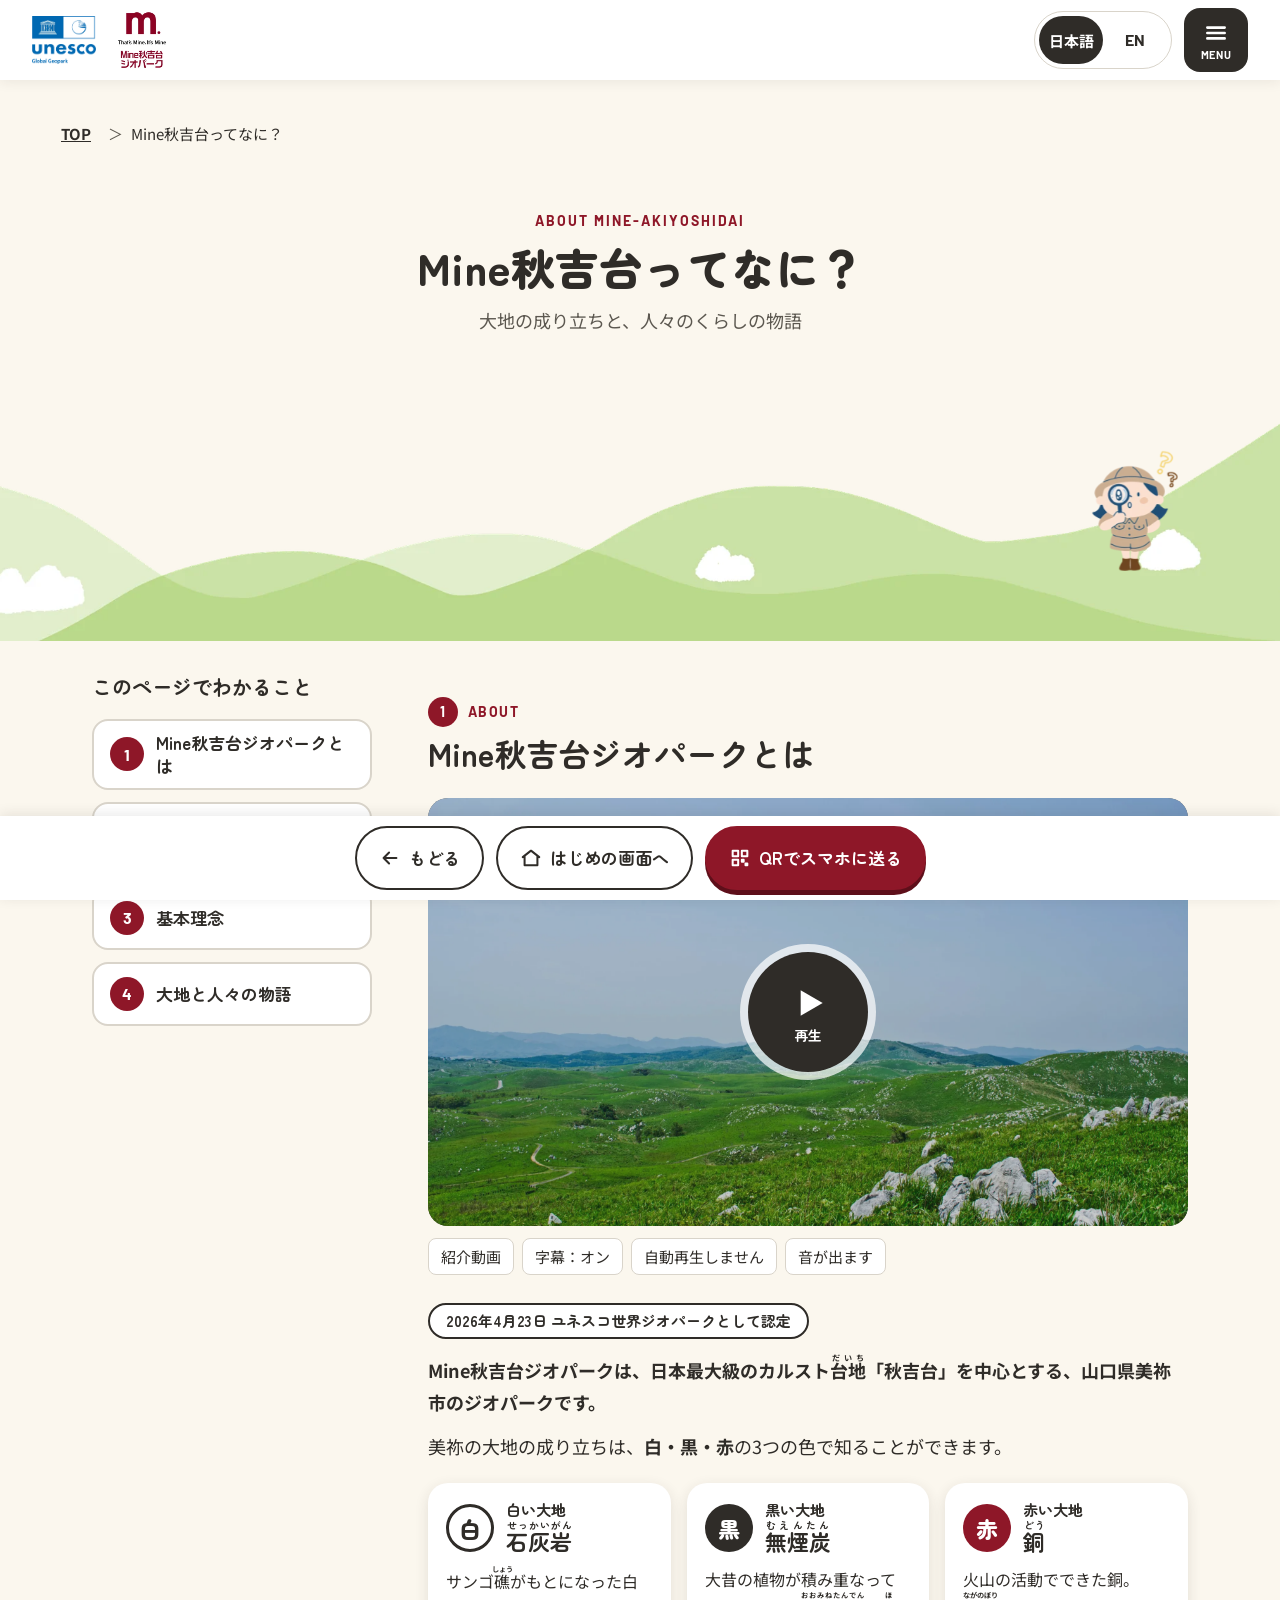
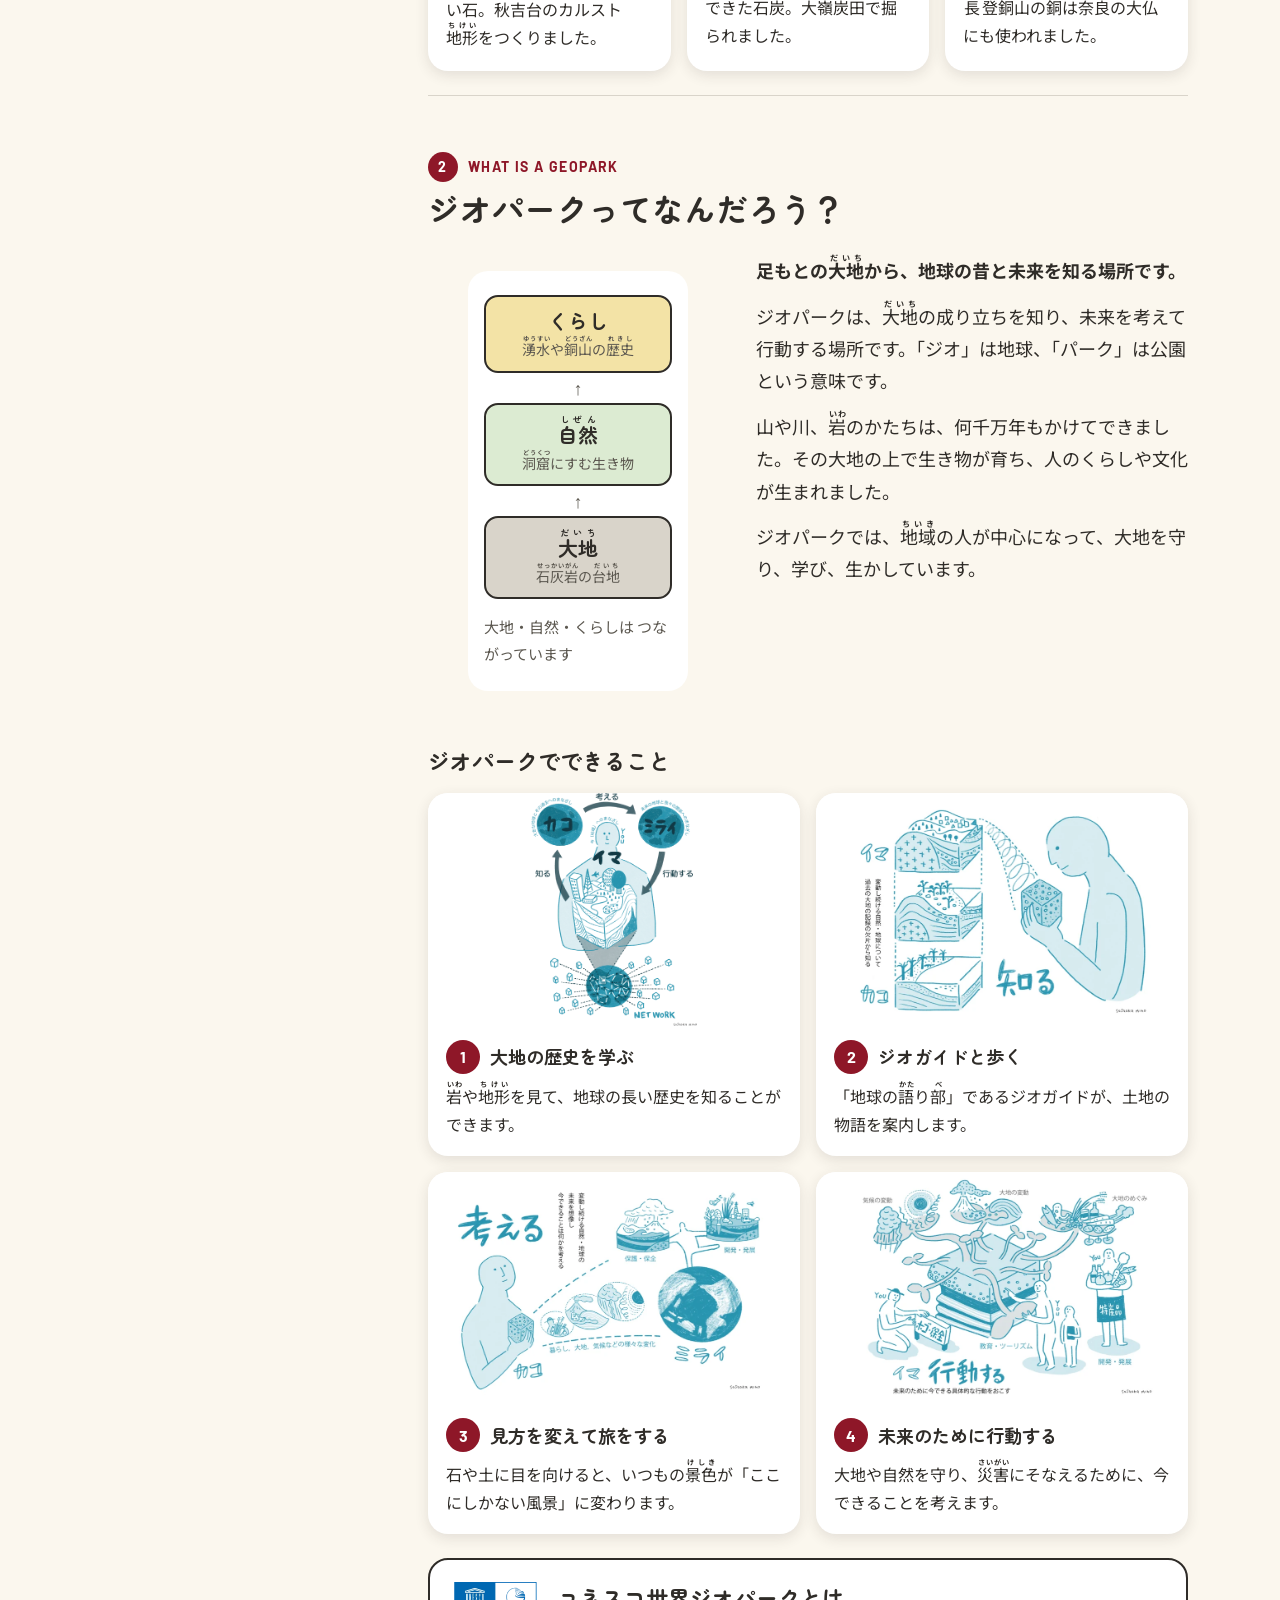
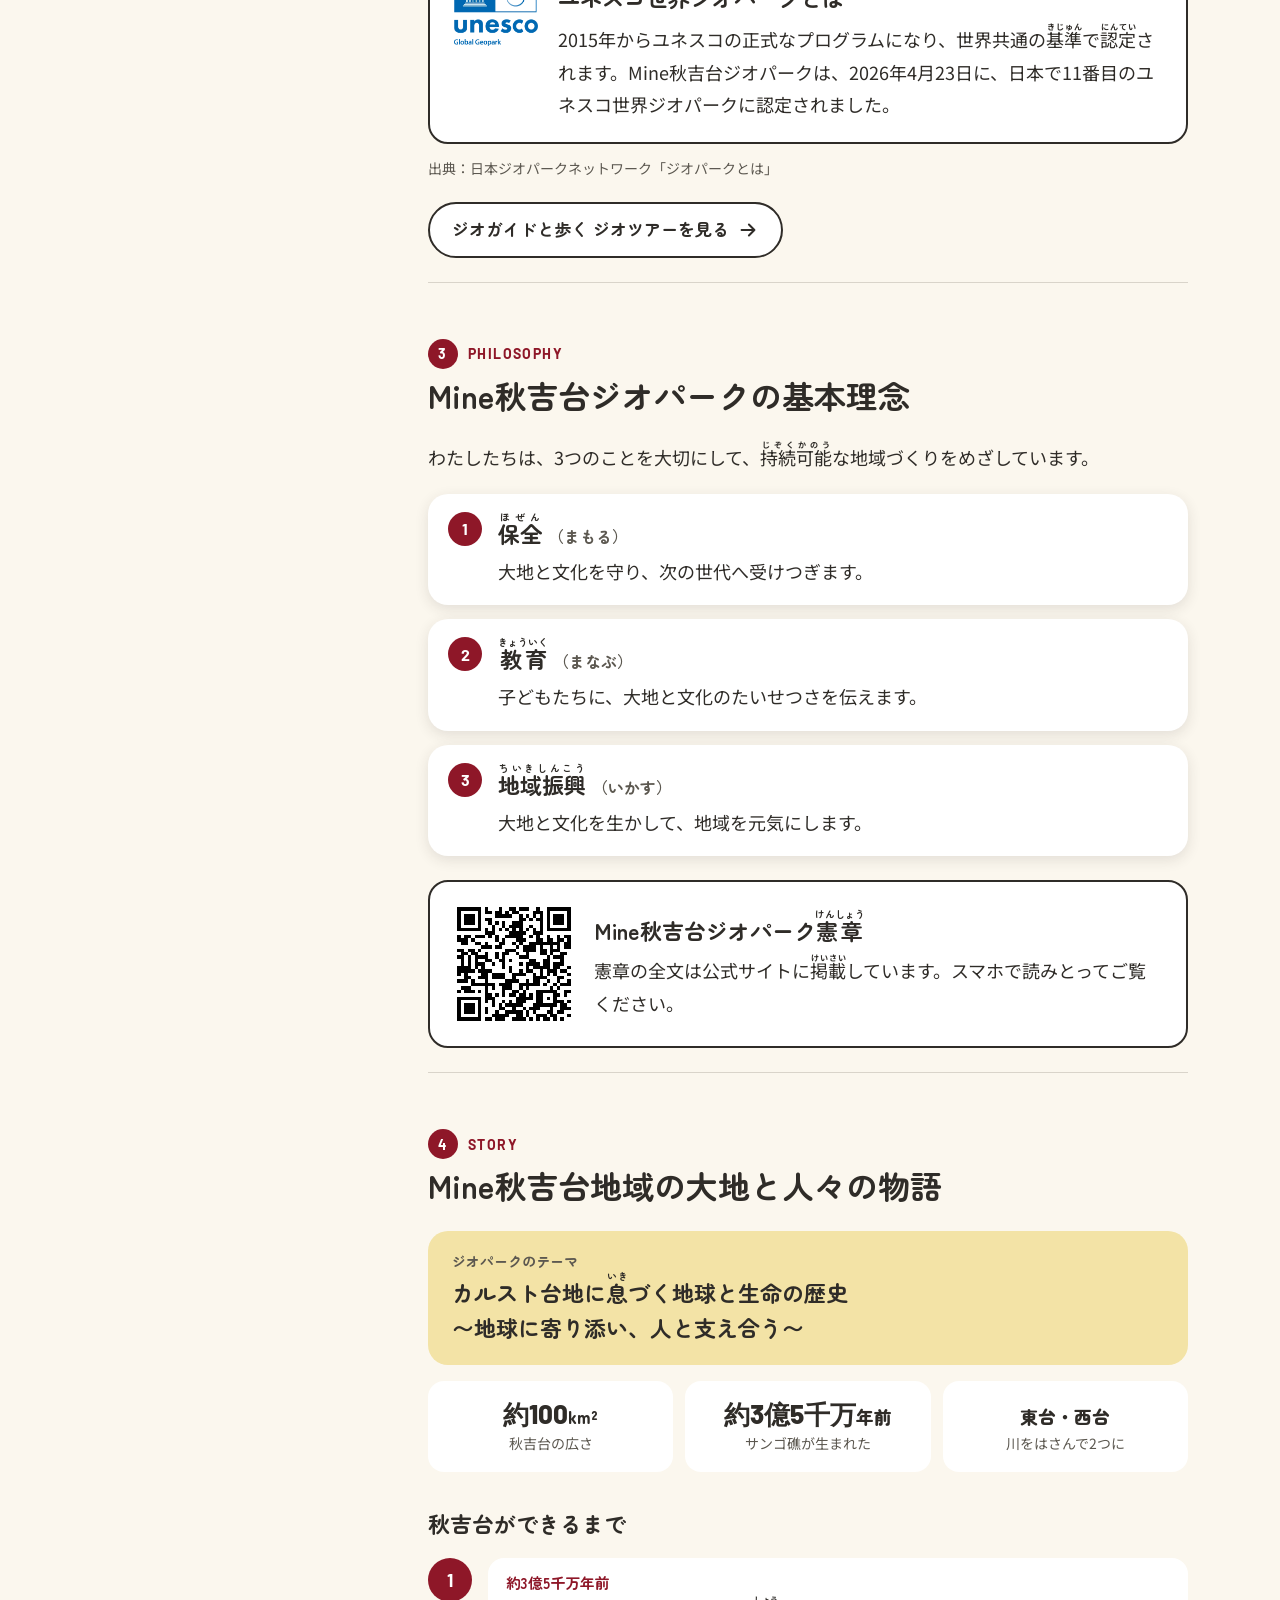
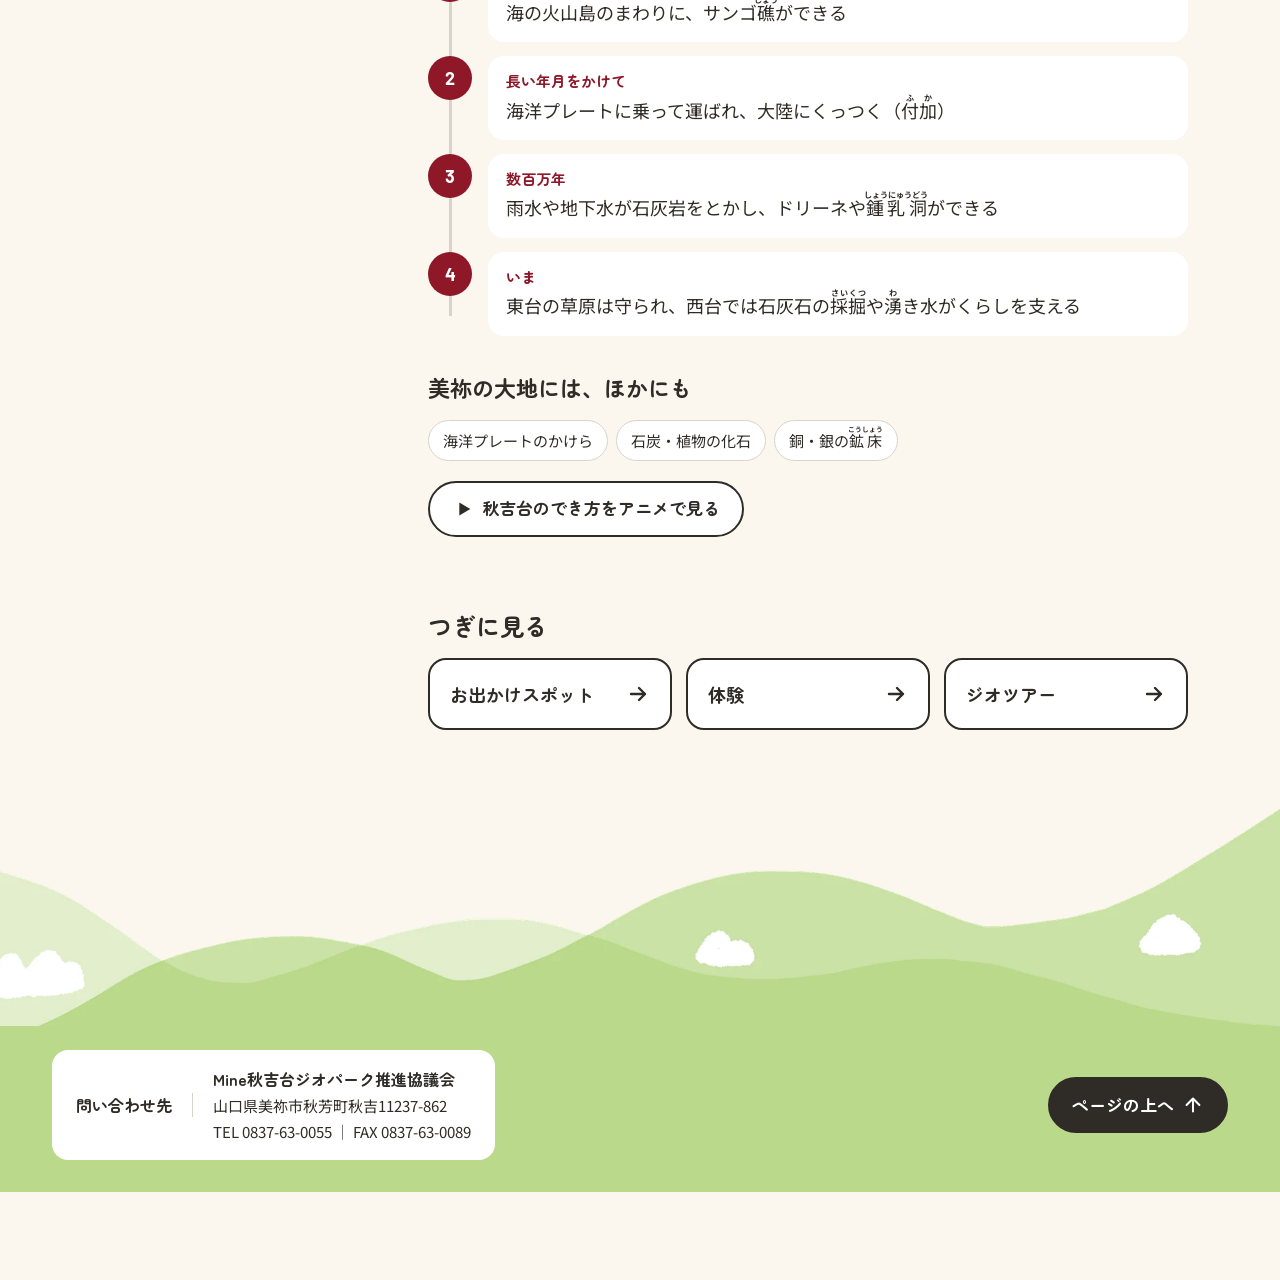
==== about.html @ 5fc28bfc "Mine秋吉台ジオパーク iPad LP: Welcome, Explore, About, Spot detail, popup menu Publishes only the files the " ====
<!doctype html>
<html lang="ja">
<head>
  <meta charset="utf-8">
  <meta name="viewport" content="width=device-width, initial-scale=1, viewport-fit=cover">
  <title>Mine秋吉台ジオパーク｜Mine秋吉台ってなに？</title>
  <link rel="preconnect" href="https://fonts.googleapis.com">
  <link rel="preconnect" href="https://fonts.gstatic.com" crossorigin>
  <link rel="stylesheet" href="https://fonts.googleapis.com/css2?family=Barlow:wght@600;700;800&family=Noto+Sans+JP:wght@400;700&family=Zen+Maru+Gothic:wght@500;700;900&display=swap">
<style>
/* Page ⑤ – About「Mine秋吉台ってなに？」. One self-contained file: tokens (copy of src/css/tokens.css) + page styles.
   Information sits on flat white/cream surfaces; decoration (hills, 探検隊) on edges only. */
:root {
  --red: #8E1728; --red-deep: #5E0F1A;
  --ink: #2F2C28; --ink-soft: #5C5850;
  --paper: #FFFFFF; --cream: #F6F3EC; --cream-warm: #FBF7EE;
  --grass: #BAD98A; --leaf: #E7F0E1; --leaf-menu: #DCEBD2;
  --line: #D9D4CA; --focus: #FFD84D;
  --tag: #F3E3A6; --pink: #F6DDE0;
  --f-display: 'Zen Maru Gothic', 'Hiragino Maru Gothic ProN', 'Noto Sans JP', sans-serif;
  --f-body: 'Noto Sans JP', 'Hiragino Sans', sans-serif;
  --f-latin: 'Barlow', 'Helvetica Neue', Arial, sans-serif;
  --fs-body: 18px; --lh-body: 1.8;
  --tap: 48px;
  --r-card: 20px;
  --shadow-soft: 0 4px 14px rgba(47, 44, 40, .12);
  --hdr: 80px;
  --pad: 32px;
  color-scheme: light;
}

*, *::before, *::after { box-sizing: border-box; }
@media (prefers-reduced-motion: no-preference) {
  html, .track { scroll-behavior: smooth; }
  .tile { transition: transform .15s; }
}
body {
  margin: 0; background: var(--cream-warm); color: var(--ink);
  font: var(--fs-body)/var(--lh-body) var(--f-body);
  -webkit-tap-highlight-color: transparent;
}
img { max-width: 100%; display: block; }
h1, h2, h3, p, ul { margin: 0; }
ul { padding: 0; list-style: none; }
a { color: inherit; }
button { font: inherit; color: inherit; }
:focus-visible { outline: 4px solid var(--focus); outline-offset: 3px; }
rt { font-size: .45em; font-weight: 700; }
.wrap { max-width: 1240px; margin: 0 auto; padding: 64px var(--pad); }

/* ---------- header ---------- */
.top {
  position: sticky; top: 0; z-index: 10; height: var(--hdr);
  display: flex; align-items: center; justify-content: space-between; gap: 12px;
  padding: 0 max(var(--pad), env(safe-area-inset-right, 0px)) 0 max(var(--pad), env(safe-area-inset-left, 0px));
  background: var(--paper); box-shadow: 0 2px 12px rgba(47, 44, 40, .08);
}
.brand { display: flex; align-items: center; gap: 14px; }
.brand img { height: 48px; width: auto; }
.brand .logo-sq { height: 64px; } /* square logo: taller so its text stays readable */
.tools { display: flex; align-items: center; gap: 12px; }
.lang { display: flex; padding: 4px; background: var(--paper); border: 1px solid var(--line); border-radius: 999px; }
.lang button {
  min-width: 64px; height: var(--tap); border: 0; border-radius: 999px;
  background: transparent; cursor: pointer; font-weight: 700; font-size: 15px; white-space: nowrap;
}
.lang button[aria-pressed="true"] { background: var(--ink); color: var(--paper); }
.lang button[lang="en"] { font-family: var(--f-latin); font-size: 16px; }
.pill {
  display: inline-flex; align-items: center; gap: 8px; min-height: 56px; padding: 0 22px;
  border: 2px solid var(--ink); border-radius: 999px; background: var(--paper);
  font: 700 17px/1.2 var(--f-display); text-decoration: none; cursor: pointer; white-space: nowrap;
}
.pill svg { width: 22px; height: 22px; flex: none; fill: none; stroke: currentColor; stroke-width: 2.2; stroke-linecap: round; stroke-linejoin: round; }

/* ---------- section heads ---------- */
.kicker { display: block; font: 700 14px var(--f-latin); letter-spacing: .1em; color: var(--red); }
.head { display: flex; flex-direction: column; gap: 6px; margin-bottom: 28px; }
.head h2 { font: 700 32px/1.3 var(--f-display); }

.hills { position: absolute; left: 50%; bottom: 0; transform: translateX(-50%); width: max(130%, 1100px); max-width: none; pointer-events: none; }
/* ---------- footer ---------- */
.foot { position: relative; overflow-x: clip; background: var(--grass); margin-top: max(22.5vw, 190px); } /* = hills height, so they never cover content */
.foot .hills { bottom: 100%; }
.foot .wrap { display: flex; align-items: center; justify-content: space-between; gap: 20px; flex-wrap: wrap; padding-top: 24px; padding-bottom: calc(32px + env(safe-area-inset-bottom, 0px)); }
.contact { display: flex; align-items: center; gap: 20px; background: var(--paper); border-radius: 16px; padding: 16px 24px; font-size: 15px; line-height: 1.7; }
.contact > b { flex: none; padding-right: 20px; border-right: 1px solid var(--line); font: 700 16px var(--f-display); }
.contact p b { font-family: var(--f-display); font-size: 16px; }
.pill--dark { background: var(--ink); color: var(--paper); border-color: var(--ink); }

/* ---------- About ---------- */
body { padding-bottom: calc(88px + env(safe-area-inset-bottom, 0px)); } /* room for the fixed bottom bar */
html { scroll-padding: var(--hdr) 0 96px; } /* focused items never hide under the header or the bar */
.crumb { max-width: 1240px; margin: 0 auto; padding: 14px var(--pad) 0; font-size: 15px; }
.crumb ol { display: flex; flex-wrap: wrap; align-items: center; gap: 8px; padding: 0; list-style: none; }
.crumb li + li::before { content: "＞"; content: "＞" / ""; margin-right: 8px; color: var(--ink-soft); } /* not read aloud */
.crumb a { display: inline-flex; align-items: center; justify-content: center; min-height: var(--tap); min-width: var(--tap); padding: 0 8px; font-weight: 700; }

.hero { position: relative; overflow: hidden; padding: 40px var(--pad) calc(max(22.5vw, 190px) + 16px); text-align: center; background: var(--cream-warm); }
.hero .kicker { letter-spacing: .14em; }
.hero h1 { font: 900 44px/1.3 var(--f-display); margin: 10px 0 8px; }
.hero p { font-size: 18px; color: var(--ink-soft); }
.hero .chara { position: absolute; z-index: 1; right: max(32px, 8%); bottom: 70px; height: 120px; width: auto; } /* stands on the hills */

.page { max-width: 1240px; margin: 0 auto; padding: 0 var(--pad); }
.toc { padding: 32px 0 8px; }
.toc h2 { font: 700 20px/1.4 var(--f-display); margin-bottom: 14px; }
.toc ol { display: grid; grid-template-columns: repeat(2, minmax(0, 1fr)); gap: 12px; padding: 0; list-style: none; }
.toc a {
  display: flex; align-items: center; gap: 12px; min-height: 64px; padding: 10px 16px; height: 100%;
  background: var(--paper); border: 2px solid var(--line); border-radius: 16px; text-decoration: none; font: 700 17px/1.4 var(--f-display);
}
.num { flex: none; width: 34px; height: 34px; border-radius: 50%; display: grid; place-items: center; background: var(--red); color: var(--paper); font: 700 16px var(--f-latin); }
.part { padding: 56px 0 24px; border-bottom: 1px solid var(--line); }
.part:last-of-type { border-bottom: 0; }
.part .head { margin-bottom: 24px; }
.part .head .kicker { display: flex; align-items: center; gap: 10px; }
.part .head .num { width: 30px; height: 30px; font-size: 14px; }
.part h3 { font: 700 22px/1.45 var(--f-display); margin: 36px 0 16px; }
.part p + p { margin-top: 12px; }
.totoc { display: flex; justify-content: flex-end; align-items: center; min-height: var(--tap); margin-top: 24px; font: 700 15px var(--f-display); }

/* video: poster + big play button; the YouTube player loads only after a tap */
.frame { position: relative; aspect-ratio: 16 / 9; border-radius: var(--r-card); overflow: hidden; background: var(--ink); }
.frame img, .frame iframe { width: 100%; height: 100%; object-fit: cover; border: 0; display: block; }
.frame img { opacity: .75; }
.play {
  position: absolute; inset: 0; margin: auto; width: 120px; height: 120px; border: 0; border-radius: 50%;
  display: flex; flex-direction: column; align-items: center; justify-content: center; gap: 2px;
  background: var(--ink); color: var(--paper); cursor: pointer; box-shadow: 0 0 0 8px rgba(255, 255, 255, .7); /* not red: one red button per screen */
  font: 700 14px/1.2 var(--f-display);
}
.play svg { width: 44px; height: 44px; fill: currentColor; }
.vtags { display: flex; flex-wrap: wrap; gap: 8px; margin-top: 12px; padding: 0; list-style: none; }
.vtags li { padding: 4px 12px; border: 1px solid var(--line); border-radius: 8px; background: var(--paper); font-size: 15px; }

.cert { display: inline-block; margin: 28px 0 14px; padding: 4px 16px; border: 2px solid var(--ink); border-radius: 999px; background: var(--paper); font: 700 15px/1.6 var(--f-display); }
.lead-b { font-weight: 700; }
.colors { display: grid; grid-template-columns: repeat(3, minmax(0, 1fr)); gap: 16px; margin-top: 20px; padding: 0; list-style: none; }
.colors li { background: var(--paper); border-radius: var(--r-card); overflow: hidden; box-shadow: var(--shadow-soft); }
.colors .band { height: 14px; } /* own pattern per colour: never colour alone */
.c-white .band { background: radial-gradient(var(--ink) 1.5px, transparent 2px) 0 0 / 10px 10px, var(--paper); border-bottom: 1px solid var(--line); }
.c-black .band { background: repeating-linear-gradient(90deg, var(--ink) 0 6px, var(--ink-soft) 6px 9px); }
.c-red .band { background: repeating-linear-gradient(45deg, var(--red) 0 6px, var(--red-deep) 6px 10px); }
.colors div { padding: 16px 18px 20px; }
.colors h3 { display: flex; align-items: center; gap: 12px; margin: 0 0 8px; font: 700 15px/1.4 var(--f-display); }
.colors h3 i { flex: none; width: 48px; height: 48px; border-radius: 50%; display: grid; place-items: center; font: 900 22px var(--f-display); font-style: normal; }
.c-white h3 i { background: var(--paper); border: 3px solid var(--ink); }
.c-black h3 i { background: var(--ink); color: var(--paper); }
.c-red h3 i { background: var(--red); color: var(--paper); }
.colors h3 strong { display: block; font-size: 22px; }
.colors p { font-size: 16px; line-height: 1.75; }

.geo { display: grid; gap: 28px; }
.layers { display: flex; flex-direction: column; align-items: center; gap: 6px; padding: 24px 16px; background: var(--paper); border-radius: var(--r-card); }
.layers div { width: min(100%, 300px); padding: 10px 14px; border: 2px solid var(--ink); border-radius: 14px; text-align: center; font: 700 20px/1.4 var(--f-display); }
.layers small { display: block; font: 400 14px/1.6 var(--f-body); color: var(--ink-soft); }
.l-life { background: var(--tag); }
.l-nature { background: var(--leaf-menu); }
.l-earth { background: var(--line); }
.layers .up { font: 700 18px/1 var(--f-latin); color: var(--ink-soft); }
.layers p { margin-top: 8px; font-size: 15px; color: var(--ink-soft); }
.can { display: grid; grid-template-columns: repeat(2, minmax(0, 1fr)); gap: 16px; padding: 0; list-style: none; }
.can li { background: var(--paper); border-radius: var(--r-card); overflow: hidden; box-shadow: var(--shadow-soft); }
.can img { width: 100%; aspect-ratio: 16 / 10; object-fit: contain; background: var(--paper); }
.can div { padding: 14px 18px 18px; }
.can h4 { display: flex; align-items: center; gap: 10px; margin: 0 0 6px; font: 700 18px/1.4 var(--f-display); }
.can p { font-size: 16px; line-height: 1.75; }
.unesco { display: flex; gap: 20px; align-items: flex-start; margin-top: 24px; padding: 22px 24px; background: var(--paper); border: 2px solid var(--ink); border-radius: var(--r-card); }
.unesco img { width: 84px; height: auto; flex: none; }
.unesco h3 { margin: 0 0 8px; }
.src { margin-top: 12px; font-size: 14px; color: var(--ink-soft); }
.part .pill { margin-top: 20px; }

.pillars { display: grid; gap: 14px; padding: 0; list-style: none; margin-top: 20px; }
.pillars li { display: flex; gap: 16px; align-items: flex-start; padding: 18px 20px; background: var(--paper); border-radius: var(--r-card); box-shadow: var(--shadow-soft); }
.pillars h3 { margin: 0 0 4px; font: 700 22px/1.6 var(--f-display); }
.pillars h3 small { font-size: 16px; color: var(--ink-soft); }
.charter { display: flex; gap: 20px; align-items: center; margin-top: 24px; padding: 22px 24px; background: var(--paper); border: 2px solid var(--ink); border-radius: var(--r-card); }
.charter img { width: 120px; height: 120px; flex: none; }
.charter h3 { margin: 0 0 6px; }

.theme { margin-top: 4px; padding: 20px 24px; background: var(--tag); border-radius: var(--r-card); }
.theme span { display: block; font: 700 14px var(--f-display); color: var(--ink-soft); }
.theme p { font: 700 22px/1.6 var(--f-display); }
.stats { display: grid; grid-template-columns: repeat(3, minmax(0, 1fr)); gap: 12px; margin-top: 16px; padding: 0; list-style: none; }
.stats li { padding: 16px 10px; background: var(--paper); border-radius: 16px; text-align: center; font-size: 14px; color: var(--ink-soft); }
.stats b { display: block; font: 800 26px/1.3 var(--f-latin); color: var(--ink); }
.stats b span { font-family: var(--f-display); font-size: 18px; }
.steps { position: relative; display: grid; gap: 14px; padding: 0; list-style: none; }
.steps::before { content: ""; position: absolute; left: 21px; top: 20px; bottom: 20px; width: 3px; background: var(--line); }
.steps li { position: relative; display: flex; gap: 16px; align-items: flex-start; }
.steps .num { width: 44px; height: 44px; font-size: 18px; }
.steps div { flex: 1; padding: 14px 18px; background: var(--paper); border-radius: 16px; }
.steps em { display: block; font: 700 15px/1.5 var(--f-display); font-style: normal; color: var(--red); }
.others { display: flex; flex-wrap: wrap; gap: 8px; margin-top: 8px; padding: 0; list-style: none; }
.others li { padding: 6px 14px; background: var(--paper); border: 1px solid var(--line); border-radius: 999px; font-size: 15px; }
.watch { margin-top: 24px; }
.watch svg { fill: currentColor; stroke: none; }

.next { padding: 48px 0 8px; }
.next h2 { font: 700 24px/1.4 var(--f-display); margin-bottom: 16px; }
.next ul { display: grid; grid-template-columns: repeat(3, minmax(0, 1fr)); gap: 14px; padding: 0; list-style: none; }
.next svg { width: 24px; height: 24px; flex: none; fill: none; stroke: currentColor; stroke-width: 2.4; stroke-linecap: round; stroke-linejoin: round; }
.next a { display: flex; align-items: center; justify-content: space-between; gap: 10px; min-height: 72px; padding: 0 20px; background: var(--paper); border: 2px solid var(--ink); border-radius: 18px; text-decoration: none; font: 700 18px/1.4 var(--f-display); }

/* bottom bar (U4): もどる / はじめの画面へ / QR – 64px targets */
.bar {
  position: fixed; left: 0; right: 0; bottom: 0; z-index: 9; display: flex; justify-content: center; gap: 12px;
  padding: 10px var(--pad) calc(10px + env(safe-area-inset-bottom, 0px));
  background: var(--paper); box-shadow: 0 -2px 12px rgba(47, 44, 40, .1);
}
.bar .pill { min-height: 64px; }
.primary { background: var(--red); color: var(--paper); border-color: var(--red); box-shadow: 0 5px 0 var(--red-deep); }

/* dialogs: anime video, QR */
.vdlg { width: min(900px, calc(100% - 32px)); border-radius: 24px; }
.qdlg { width: min(440px, calc(100% - 32px)); border-radius: 24px; text-align: center; }
.dlg-in { padding: 20px 24px 24px; display: flex; flex-direction: column; gap: 16px; }
.dlg-top { display: flex; align-items: flex-start; justify-content: space-between; gap: 16px; text-align: left; }
.dlg-top h2 { font: 700 22px/1.45 var(--f-display); }
.dlg-top small { display: block; font: 400 15px var(--f-body); color: var(--ink-soft); }
.vdlg .pill { align-self: center; }
.qdlg img { width: 220px; height: 220px; margin: 0 auto; }

@media (min-width: 1024px) {
  .page { display: grid; grid-template-columns: 280px minmax(0, 760px); justify-content: center; gap: 56px; }
  .toc { position: sticky; top: calc(var(--hdr) + 24px); align-self: start; }
  .toc ol { grid-template-columns: 1fr; }
  .totoc { display: none; }
  .geo { grid-template-columns: 300px 1fr; align-items: start; }
}
@media (max-width: 600px) {
  .hero h1 { font-size: 32px; }
  .hero .chara { height: 84px; bottom: 44px; }
  .toc ol, .can, .colors, .next ul { grid-template-columns: 1fr; }
  .stats { grid-template-columns: 1fr; }
  .unesco, .charter { flex-direction: column; }
  .bar { gap: 6px; }
  .bar .pill { min-height: 56px; padding: 0 12px; font-size: 14px; }
  .bar .pill svg { display: none; } /* phone: text only, still ≥48px */
  .play { width: 96px; height: 96px; }
  :root { --pad: 16px; --hdr: 64px; }
  .brand img { height: 34px; }
  .brand .logo-sq { height: 52px; }
  .brand img:first-child { display: none; }
  .lang button { min-width: 48px; padding: 0 8px; font-size: 14px; }
  .contact { flex-direction: column; align-items: flex-start; gap: 8px; }
  .contact > b { border: 0; padding: 0; }
}
/* ---------- popup menu (identical block in every page except Welcome) ---------- */
.menu-btn {
  flex: none; width: 64px; height: 64px; border: 0; border-radius: 16px; background: var(--ink); color: var(--paper);
  display: flex; flex-direction: column; align-items: center; justify-content: center; gap: 3px; cursor: pointer;
  font: 700 11px/1 var(--f-latin); letter-spacing: .06em;
}
.menu-btn svg, .x svg, .arr svg { width: 26px; height: 26px; fill: none; stroke: currentColor; stroke-width: 2.4; stroke-linecap: round; stroke-linejoin: round; }
dialog { padding: 0; border: 0; color: var(--ink); background: var(--paper); }
dialog::backdrop { background: rgba(47, 44, 40, .45); }
.menu {
  width: min(560px, calc(100% - 32px)); max-height: calc(100% - 16px); margin: 8px 16px auto auto;
  border-radius: 24px; box-shadow: 0 16px 40px rgba(47, 44, 40, .25);
}
.menu-in { padding: 24px; display: flex; flex-direction: column; gap: 20px; }
.menu-top { display: flex; align-items: center; justify-content: space-between; gap: 12px; }
.x {
  flex: none; width: 72px; height: 72px; border: 0; border-radius: 18px; background: var(--ink); color: var(--paper);
  display: flex; flex-direction: column; align-items: center; justify-content: center; gap: 4px; cursor: pointer;
  font: 700 13px/1 var(--f-display);
}
.themes { background: var(--leaf-menu); border-radius: 22px; padding: 16px 16px 18px; }
.themes-head { display: flex; align-items: center; justify-content: space-between; margin-bottom: 12px; }
.themes-head h2 { font: 700 19px/1.4 var(--f-display); }
.themes-head img { height: 52px; width: auto; }
.themes ul { display: grid; grid-template-columns: repeat(2, minmax(0, 1fr)); gap: 10px; }
.themes a {
  min-height: 112px; height: 100%; padding: 12px 14px; border-radius: 16px; background: var(--paper);
  display: flex; flex-direction: column; gap: 4px; text-decoration: none;
}
.ti { display: flex; align-items: center; justify-content: space-between; margin-bottom: 2px; }
.ti img { height: 44px; width: auto; }
.arr { width: 36px; height: 36px; border-radius: 50%; border: 2px solid var(--ink); display: grid; place-items: center; }
.arr svg { width: 18px; height: 18px; }
.themes b { font: 700 18px/1.4 var(--f-display); }
.themes small { font-size: 14px; color: var(--ink-soft); }
.settings { background: var(--cream); border-radius: 20px; padding: 14px 18px; display: flex; flex-direction: column; gap: 10px; }
.settings h2 { font: 700 16px/1.4 var(--f-display); }
.set { display: flex; align-items: center; justify-content: space-between; gap: 12px; font: 700 16px/1.4 var(--f-display); }
.set .lang button { min-width: 72px; font-size: 16px; }
.set [data-fs="l"] { font-size: 20px; }
.menu-qr { display: flex; align-items: center; gap: 16px; border-top: 1px solid var(--line); padding-top: 18px; }
.menu-qr img { width: 96px; height: 96px; flex: none; }
.menu-qr b { display: block; font: 700 17px/1.4 var(--f-display); }
.menu-qr small { font-size: 14px; color: var(--ink-soft); }
/* 文字の大きさ「大」: body 18 → ~22px, headings scale with it */
@media (min-width: 768px) { html[data-fs="l"] body { zoom: 1.2; } }
@media (max-width: 767px) { .set-fs { display: none; } } /* 大 needs room; phones pinch-zoom instead */ /* ponytail: zoom narrows the layout, so tablets/PC only; move sizes to rem if phones need 大 */
@media (max-width: 600px) {
  .menu { width: calc(100% - 16px); margin: 8px auto auto; }
  .top .menu-btn { width: 56px; height: 52px; }
  .menu-in { padding: 16px; gap: 16px; }
  .themes { padding: 12px; }
  .themes ul { gap: 8px; }
  .themes a { padding: 10px; }
  .themes b { font-size: 16px; }
  .ti img { height: 36px; }
}
</style>
</head>
<body id="top">

<header class="top">
  <div class="brand">
    <img src="assets/img/logo-unesco.webp" alt="UNESCO Global Geopark">
    <img class="logo-sq" src="assets/img/logo-color.webp" alt="Mine秋吉台ジオパーク">
  </div>
  <div class="tools">
    <div class="lang" role="group" aria-label="言語 / Language">
      <button type="button" data-lang="ja" aria-pressed="true" lang="ja">日本語</button>
      <button type="button" data-lang="en" aria-pressed="false" lang="en">EN</button>
    </div>
    <button class="menu-btn" type="button" id="menu-open" aria-haspopup="dialog">
      <svg viewBox="0 0 24 24" aria-hidden="true"><path d="M4 7h16M4 12h16M4 17h16"/></svg>MENU
    </button>
  </div>
</header>


<nav class="crumb" aria-label="現在地">
  <ol><li><a href="explore.html">TOP</a></li><li aria-current="page">Mine秋吉台ってなに？</li></ol>
</nav>

<main>
  <section class="hero" aria-labelledby="about-h">
    <span class="kicker">ABOUT MINE-AKIYOSHIDAI</span>
    <h1 id="about-h">Mine秋吉台ってなに？</h1>
    <p>大地の成り立ちと、人々のくらしの物語</p>
    <img class="chara" src="assets/img/chara-loupe.webp" alt="">
    <img class="hills" src="assets/img/hills-bottom.webp" alt="">
  </section>

  <div class="page">
    <nav class="toc" id="toc" aria-labelledby="toc-h">
      <h2 id="toc-h">このページでわかること</h2>
      <ol>
        <li><a href="#s1"><span class="num">1</span>Mine秋吉台ジオパークとは</a></li>
        <li><a href="#s2"><span class="num">2</span>ジオパークってなんだろう？</a></li>
        <li><a href="#s3"><span class="num">3</span>基本理念</a></li>
        <li><a href="#s4"><span class="num">4</span>大地と人々の物語</a></li>
      </ol>
    </nav>

    <div>
      <!-- 1 -->
      <section class="part" id="s1" aria-labelledby="s1-h">
        <div class="head"><span class="kicker"><span class="num">1</span>ABOUT</span><h2 id="s1-h">Mine秋吉台ジオパークとは</h2></div>
        <div class="frame" data-yt="DwgzzKt5dYA" data-title="Mine秋吉台ジオパーク 紹介動画">
          <img src="assets/img/p1-akiyoshidai.webp" alt="">
          <button class="play" type="button"><svg viewBox="0 0 24 24" aria-hidden="true"><path d="M8 5l12 7-12 7z"/></svg>再生</button>
        </div>
        <ul class="vtags"><li>紹介動画</li><li>字幕：オン</li><li>自動再生しません</li><li>音が出ます</li></ul>

        <span class="cert">2026年4月23日 ユネスコ世界ジオパークとして認定</span>
        <p class="lead-b">Mine秋吉台ジオパークは、日本最大級のカルスト<ruby>台地<rt>だいち</rt></ruby>「秋吉台」を中心とする、山口県美祢市のジオパークです。</p>
        <p>美祢の大地の成り立ちは、<b>白・黒・赤</b>の3つの色で知ることができます。</p>
        <ul class="colors">
          <li class="c-white"><span class="band" aria-hidden="true"></span><div><h3><i aria-hidden="true">白</i><span>白い大地<strong><ruby>石灰岩<rt>せっかいがん</rt></ruby></strong></span></h3><p>サンゴ<ruby>礁<rt>しょう</rt></ruby>がもとになった白い石。秋吉台のカルスト<ruby>地形<rt>ちけい</rt></ruby>をつくりました。</p></div></li>
          <li class="c-black"><span class="band" aria-hidden="true"></span><div><h3><i aria-hidden="true">黒</i><span>黒い大地<strong><ruby>無煙炭<rt>むえんたん</rt></ruby></strong></span></h3><p>大昔の植物が積み重なってできた石炭。<ruby>大嶺<rt>おおみね</rt></ruby><ruby>炭田<rt>たんでん</rt></ruby>で<ruby>掘<rt>ほ</rt></ruby>られました。</p></div></li>
          <li class="c-red"><span class="band" aria-hidden="true"></span><div><h3><i aria-hidden="true">赤</i><span>赤い大地<strong><ruby>銅<rt>どう</rt></ruby></strong></span></h3><p>火山の活動でできた銅。<ruby>長登<rt>ながのぼり</rt></ruby>銅山の銅は奈良の大仏にも使われました。</p></div></li>
        </ul>
        <a class="totoc" href="#toc">▲ 目次へもどる</a>
      </section>

      <!-- 2 -->
      <section class="part" id="s2" aria-labelledby="s2-h">
        <div class="head"><span class="kicker"><span class="num">2</span>WHAT IS A GEOPARK</span><h2 id="s2-h">ジオパークってなんだろう？</h2></div>
        <div class="geo">
          <figure class="layers" role="img" aria-label="大地の上に自然があり、その上に人のくらしがある図">
            <div class="l-life">くらし<small><ruby>湧水<rt>ゆうすい</rt></ruby>や<ruby>銅山<rt>どうざん</rt></ruby>の<ruby>歴史<rt>れきし</rt></ruby></small></div>
            <span class="up" aria-hidden="true">↑</span>
            <div class="l-nature"><ruby>自然<rt>しぜん</rt></ruby><small><ruby>洞窟<rt>どうくつ</rt></ruby>にすむ生き物</small></div>
            <span class="up" aria-hidden="true">↑</span>
            <div class="l-earth"><ruby>大地<rt>だいち</rt></ruby><small><ruby>石灰岩<rt>せっかいがん</rt></ruby>の<ruby>台地<rt>だいち</rt></ruby></small></div>
            <p>大地・自然・くらしは つながっています</p>
          </figure>
          <div>
            <p class="lead-b">足もとの<ruby>大地<rt>だいち</rt></ruby>から、地球の昔と未来を知る場所です。</p>
            <p>ジオパークは、<ruby>大地<rt>だいち</rt></ruby>の成り立ちを知り、未来を考えて行動する場所です。「ジオ」は地球、「パーク」は公園という意味です。</p>
            <p>山や川、<ruby>岩<rt>いわ</rt></ruby>のかたちは、何千万年もかけてできました。その大地の上で生き物が育ち、人のくらしや文化が生まれました。</p>
            <p>ジオパークでは、<ruby>地域<rt>ちいき</rt></ruby>の人が中心になって、大地を守り、学び、生かしています。</p>
          </div>
        </div>

        <h3>ジオパークでできること</h3>
        <!-- illustrations: 日本ジオパークネットワーク – usage rights to be confirmed -->
        <ul class="can">
          <li><img src="assets/img/geopark-01.webp" alt="" loading="lazy"><div><h4><span class="num">1</span>大地の歴史を学ぶ</h4><p><ruby>岩<rt>いわ</rt></ruby>や<ruby>地形<rt>ちけい</rt></ruby>を見て、地球の長い歴史を知ることができます。</p></div></li>
          <li><img src="assets/img/geopark-02.webp" alt="" loading="lazy"><div><h4><span class="num">2</span>ジオガイドと歩く</h4><p>「地球の<ruby>語<rt>かた</rt></ruby>り<ruby>部<rt>べ</rt></ruby>」であるジオガイドが、土地の物語を案内します。</p></div></li>
          <li><img src="assets/img/geopark-03.webp" alt="" loading="lazy"><div><h4><span class="num">3</span>見方を変えて旅をする</h4><p>石や土に目を向けると、いつもの<ruby>景色<rt>けしき</rt></ruby>が「ここにしかない風景」に変わります。</p></div></li>
          <li><img src="assets/img/geopark-04.webp" alt="" loading="lazy"><div><h4><span class="num">4</span>未来のために行動する</h4><p>大地や自然を守り、<ruby>災害<rt>さいがい</rt></ruby>にそなえるために、今できることを考えます。</p></div></li>
        </ul>

        <div class="unesco">
          <img src="assets/img/logo-unesco.webp" alt="UNESCO Global Geopark">
          <div>
            <h3>ユネスコ世界ジオパークとは</h3>
            <p>2015年からユネスコの正式なプログラムになり、世界共通の<ruby>基準<rt>きじゅん</rt></ruby>で<ruby>認定<rt>にんてい</rt></ruby>されます。Mine秋吉台ジオパークは、2026年4月23日に、日本で11番目のユネスコ世界ジオパークに認定されました。</p>
          </div>
        </div>
        <p class="src">出典：日本ジオパークネットワーク「ジオパークとは」</p>
        <a class="pill" href="explore.html#tour">ジオガイドと歩く ジオツアーを見る<svg viewBox="0 0 24 24" aria-hidden="true"><path d="M5 12h14M13 6l6 6-6 6"/></svg></a>
        <a class="totoc" href="#toc">▲ 目次へもどる</a>
      </section>

      <!-- 3 -->
      <section class="part" id="s3" aria-labelledby="s3-h">
        <div class="head"><span class="kicker"><span class="num">3</span>PHILOSOPHY</span><h2 id="s3-h">Mine秋吉台ジオパークの基本理念</h2></div>
        <p>わたしたちは、3つのことを大切にして、<ruby>持続可能<rt>じぞくかのう</rt></ruby>な地域づくりをめざしています。</p>
        <ul class="pillars">
          <li><span class="num">1</span><div><h3><ruby>保全<rt>ほぜん</rt></ruby> <small>（まもる）</small></h3><p>大地と文化を守り、次の世代へ受けつぎます。</p></div></li>
          <li><span class="num">2</span><div><h3><ruby>教育<rt>きょういく</rt></ruby> <small>（まなぶ）</small></h3><p>子どもたちに、大地と文化のたいせつさを伝えます。</p></div></li>
          <li><span class="num">3</span><div><h3><ruby>地域振興<rt>ちいきしんこう</rt></ruby> <small>（いかす）</small></h3><p>大地と文化を生かして、地域を元気にします。</p></div></li>
        </ul>
        <div class="charter">
          <img src="assets/img/qr-intro.svg" alt="公式サイトの「Mine秋吉台ジオパークとは」ページを開くQRコード">
          <div>
            <h3>Mine秋吉台ジオパーク<ruby>憲章<rt>けんしょう</rt></ruby></h3>
            <p>憲章の全文は公式サイトに<ruby>掲載<rt>けいさい</rt></ruby>しています。スマホで読みとってご覧ください。</p>
          </div>
        </div>
        <a class="totoc" href="#toc">▲ 目次へもどる</a>
      </section>

      <!-- 4 -->
      <section class="part" id="s4" aria-labelledby="s4-h">
        <div class="head"><span class="kicker"><span class="num">4</span>STORY</span><h2 id="s4-h">Mine秋吉台地域の大地と人々の物語</h2></div>
        <div class="theme"><span>ジオパークのテーマ</span><p>カルスト台地に<ruby>息<rt>いき</rt></ruby>づく地球と生命の歴史<br>〜地球に寄り添い、人と支え合う〜</p></div>
        <!-- stats from the wireframe – figures to be confirmed -->
        <ul class="stats">
          <li><b>約100<span>km²</span></b>秋吉台の広さ</li>
          <li><b>約3億5千万<span>年前</span></b>サンゴ礁が生まれた</li>
          <li><b><span>東台・西台</span></b>川をはさんで2つに</li>
        </ul>
        <h3>秋吉台ができるまで</h3>
        <ol class="steps">
          <li><span class="num">1</span><div><em>約3億5千万年前</em>海の火山島のまわりに、サンゴ<ruby>礁<rt>しょう</rt></ruby>ができる</div></li>
          <li><span class="num">2</span><div><em>長い年月をかけて</em>海洋プレートに乗って運ばれ、大陸にくっつく（<ruby>付加<rt>ふか</rt></ruby>）</div></li>
          <li><span class="num">3</span><div><em>数百万年</em>雨水や地下水が石灰岩をとかし、ドリーネや<ruby>鍾乳洞<rt>しょうにゅうどう</rt></ruby>ができる</div></li>
          <li><span class="num">4</span><div><em>いま</em>東台の草原は守られ、西台では石灰石の<ruby>採掘<rt>さいくつ</rt></ruby>や<ruby>湧<rt>わ</rt></ruby>き水がくらしを支える</div></li>
        </ol>
        <h3>美祢の大地には、ほかにも</h3>
        <ul class="others"><li>海洋プレートのかけら</li><li>石炭・植物の化石</li><li>銅・銀の<ruby>鉱床<rt>こうしょう</rt></ruby></li></ul>
        <button class="pill watch" type="button" data-open="anime"><svg viewBox="0 0 24 24" aria-hidden="true"><path d="M8 5l12 7-12 7z"/></svg>秋吉台のでき方をアニメで見る</button>
        <a class="totoc" href="#toc">▲ 目次へもどる</a>
      </section>

      <nav class="next" aria-labelledby="next-h">
        <h2 id="next-h">つぎに見る</h2>
        <ul>
          <li><a href="explore.html#spots">お出かけスポット<svg viewBox="0 0 24 24" aria-hidden="true"><path d="M5 12h14M13 6l6 6-6 6"/></svg></a></li>
          <li><a href="explore.html#exp">体験<svg viewBox="0 0 24 24" aria-hidden="true"><path d="M5 12h14M13 6l6 6-6 6"/></svg></a></li>
          <li><a href="explore.html#tour">ジオツアー<svg viewBox="0 0 24 24" aria-hidden="true"><path d="M5 12h14M13 6l6 6-6 6"/></svg></a></li>
        </ul>
      </nav>
    </div>
  </div>
</main>

<dialog class="vdlg" id="anime" aria-labelledby="anime-h">
  <div class="dlg-in">
    <div class="dlg-top">
      <h2 id="anime-h">秋吉台のでき方（アニメーション）<small>字幕あり・音が出ます・自動再生しません</small></h2>
      <button class="x" type="button" data-close autofocus><svg viewBox="0 0 24 24" aria-hidden="true"><path d="M6 6l12 12M18 6L6 18"/></svg>閉じる</button>
    </div>
    <div class="frame" data-yt="YBmXJHxN1Fg" data-title="秋吉台のでき方（アニメーション）">
      <img src="assets/img/p1-akiyoshidai.webp" alt="">
      <button class="play" type="button"><svg viewBox="0 0 24 24" aria-hidden="true"><path d="M8 5l12 7-12 7z"/></svg>再生</button>
    </div>
    <button class="pill" type="button" data-close><svg viewBox="0 0 24 24" aria-hidden="true"><path d="M19 12H5M11 6l-6 6 6 6"/></svg>見おわったら もどる</button>
  </div>
</dialog>

<dialog class="qdlg" id="qr" aria-labelledby="qr-h">
  <div class="dlg-in">
    <div class="dlg-top">
      <h2 id="qr-h">スマホで続きを読む</h2>
      <button class="x" type="button" data-close autofocus><svg viewBox="0 0 24 24" aria-hidden="true"><path d="M6 6l12 12M18 6L6 18"/></svg>閉じる</button>
    </div>
    <img src="assets/img/qr-intro.svg" alt="公式サイトの「Mine秋吉台ジオパークとは」ページを開くQRコード">
    <p>スマホのカメラで読みとると、公式サイトの「Mine秋吉台ジオパークとは」が開きます。</p>
  </div>
</dialog>

<div class="bar">
  <a class="pill" href="explore.html"><svg viewBox="0 0 24 24" aria-hidden="true"><path d="M19 12H5M11 6l-6 6 6 6"/></svg>もどる</a>
  <a class="pill" href="welcome.html"><svg viewBox="0 0 24 24" aria-hidden="true"><path d="M3 11l9-7 9 7M5 10v10h14V10"/></svg>はじめの画面へ</a>
  <button class="pill primary" type="button" data-open="qr"><svg viewBox="0 0 24 24" aria-hidden="true"><path d="M4 4h6v6H4zM14 4h6v6h-6zM4 14h6v6H4zM14 14h2v2h-2zM18 18h2v2h-2z"/></svg>QRでスマホに送る</button>
</div>

<footer class="foot">
  <img class="hills" src="assets/img/hills-bottom.webp" alt="">
  <div class="wrap">
    <div class="contact">
      <b>問い合わせ先</b>
      <p><b>Mine秋吉台ジオパーク推進協議会</b><br>山口県美祢市秋芳町秋吉11237-862<br>TEL 0837-63-0055 ｜ FAX 0837-63-0089</p>
    </div>
    <a class="pill pill--dark" href="#top">ページの上へ<svg viewBox="0 0 24 24" aria-hidden="true"><path d="M12 19V5M5 12l7-7 7 7"/></svg></a>
  </div>
</footer>

<dialog class="menu" id="menu" aria-label="メニュー">
  <div class="menu-in">
    <div class="menu-top">
      <a class="pill" href="welcome.html"><svg viewBox="0 0 24 24" aria-hidden="true"><path d="M3 11l9-7 9 7M5 10v10h14V10"/></svg>はじめの画面へ</a>
      <button class="x" type="button" data-close autofocus><svg viewBox="0 0 24 24" aria-hidden="true"><path d="M6 6l12 12M18 6L6 18"/></svg>閉じる</button>
    </div>
    <nav class="themes" aria-labelledby="themes-h">
      <div class="themes-head"><h2 id="themes-h">テーマから選ぶ</h2><img src="assets/img/chara-point.webp" alt=""></div>
      <ul>
        <li><a href="about.html"><span class="ti"><img src="assets/img/chara-sit.webp" alt=""><span class="arr" aria-hidden="true"><svg viewBox="0 0 24 24"><path d="M5 12h14M13 6l6 6-6 6"/></svg></span></span><b>Mine秋吉台ってなに？</b><small>大地のなりたち</small></a></li>
        <li><a href="explore.html#spots"><span class="ti"><img src="assets/img/chara-binoculars.webp" alt=""><span class="arr" aria-hidden="true"><svg viewBox="0 0 24 24"><path d="M5 12h14M13 6l6 6-6 6"/></svg></span></span><b>お出かけスポット</b><small>見る・歩く</small></a></li>
        <li><a href="explore.html#exp"><span class="ti"><img src="assets/img/chara-loupe.webp" alt=""><span class="arr" aria-hidden="true"><svg viewBox="0 0 24 24"><path d="M5 12h14M13 6l6 6-6 6"/></svg></span></span><b>体験</b><small>つくる・あそぶ</small></a></li>
        <li><a href="explore.html#tour"><span class="ti"><img src="assets/img/chara-point.webp" alt=""><span class="arr" aria-hidden="true"><svg viewBox="0 0 24 24"><path d="M5 12h14M13 6l6 6-6 6"/></svg></span></span><b>ジオツアー</b><small>ガイドと歩く</small></a></li>
      </ul>
    </nav>
    <section class="settings" aria-labelledby="set-h">
      <h2 id="set-h">表示の設定</h2>
      <div class="set"><span id="lang-l">言語 / Language</span>
        <div class="lang" role="group" aria-labelledby="lang-l">
          <button type="button" data-lang="ja" aria-pressed="true" lang="ja">日本語</button>
          <button type="button" data-lang="en" aria-pressed="false" lang="en">EN</button>
        </div>
      </div>
      <div class="set set-fs"><span id="fs-l">文字の大きさ</span>
        <div class="lang" role="group" aria-labelledby="fs-l">
          <button type="button" data-fs="n" aria-pressed="true">標準</button>
          <button type="button" data-fs="l" aria-pressed="false">大</button>
        </div>
      </div>
    </section>
    <div class="menu-qr">
      <img src="assets/img/qr-official.svg" alt="公式サイト（mine-geo.com）を開くQRコード">
      <p><b>スマホで公式サイトを見る</b><small>Mine秋吉台ジオパーク推進協議会</small></p>
    </div>
  </div>
</dialog>

<script>
// About: language + text size (shared across pages), popup menu, dialogs, video.
(function () {
  'use strict';

  // language – EN copy comes later; for now only the choice is kept across pages
  const langBtns = document.querySelectorAll('[data-lang]');
  function setLang(l) {
    langBtns.forEach((b) => b.setAttribute('aria-pressed', String(b.dataset.lang === l)));
    try { localStorage.setItem('lang', l); } catch (e) {}
  }
  langBtns.forEach((b) => b.addEventListener('click', () => setLang(b.dataset.lang)));
  let saved = 'ja';
  try { saved = localStorage.getItem('lang'); } catch (e) {}
  setLang(saved === 'en' ? 'en' : 'ja');

  // 文字の大きさ 標準 / 大 – kept across pages
  const fsBtns = document.querySelectorAll('[data-fs]');
  function setFs(v) {
    document.documentElement.dataset.fs = v;
    fsBtns.forEach((b) => b.setAttribute('aria-pressed', String(b.dataset.fs === v)));
    try { localStorage.setItem('fs', v); } catch (e) {}
  }
  fsBtns.forEach((b) => b.addEventListener('click', () => setFs(b.dataset.fs)));
  let fs = 'n';
  try { fs = localStorage.getItem('fs'); } catch (e) {}
  setFs(fs === 'l' ? 'l' : 'n');

  // popup menu; every dialog closes 3 ways: × (data-close), backdrop tap, Esc (native)
  const menu = document.getElementById('menu');
  document.getElementById('menu-open').addEventListener('click', () => menu.showModal());
  document.querySelectorAll('dialog').forEach((d) => d.addEventListener('click', (e) => {
    if (e.target === d || e.target.closest('[data-close], a')) d.close();
  }));

  // other dialogs (anime video, QR)
  document.querySelectorAll('[data-open]').forEach((b) => b.addEventListener('click', () => document.getElementById(b.dataset.open).showModal()));

  // video: poster + play button; YouTube loads only after a tap (no autoplay on arrival, captions on)
  const anime = document.getElementById('anime');
  const animePoster = anime.querySelector('.frame').innerHTML;
  document.addEventListener('click', (e) => {
    const btn = e.target.closest('.play');
    if (!btn) return;
    const f = btn.closest('.frame');
    const src = 'https://www.youtube-nocookie.com/embed/' + f.dataset.yt + '?rel=0&cc_load_policy=1&cc_lang_pref=ja&hl=ja&playsinline=1&autoplay=1';
    f.innerHTML = '<iframe src="' + src + '" title="' + f.dataset.title + '" allow="autoplay; encrypted-media; picture-in-picture" allowfullscreen></iframe>';
    f.tabIndex = -1; f.focus(); // keep focus in this document (not the iframe) so Esc still closes the dialog
  });
  // closing the anime dialog stops the video
  anime.addEventListener('close', () => { anime.querySelector('.frame').innerHTML = animePoster; });
})();
</script>
</body>
</html>
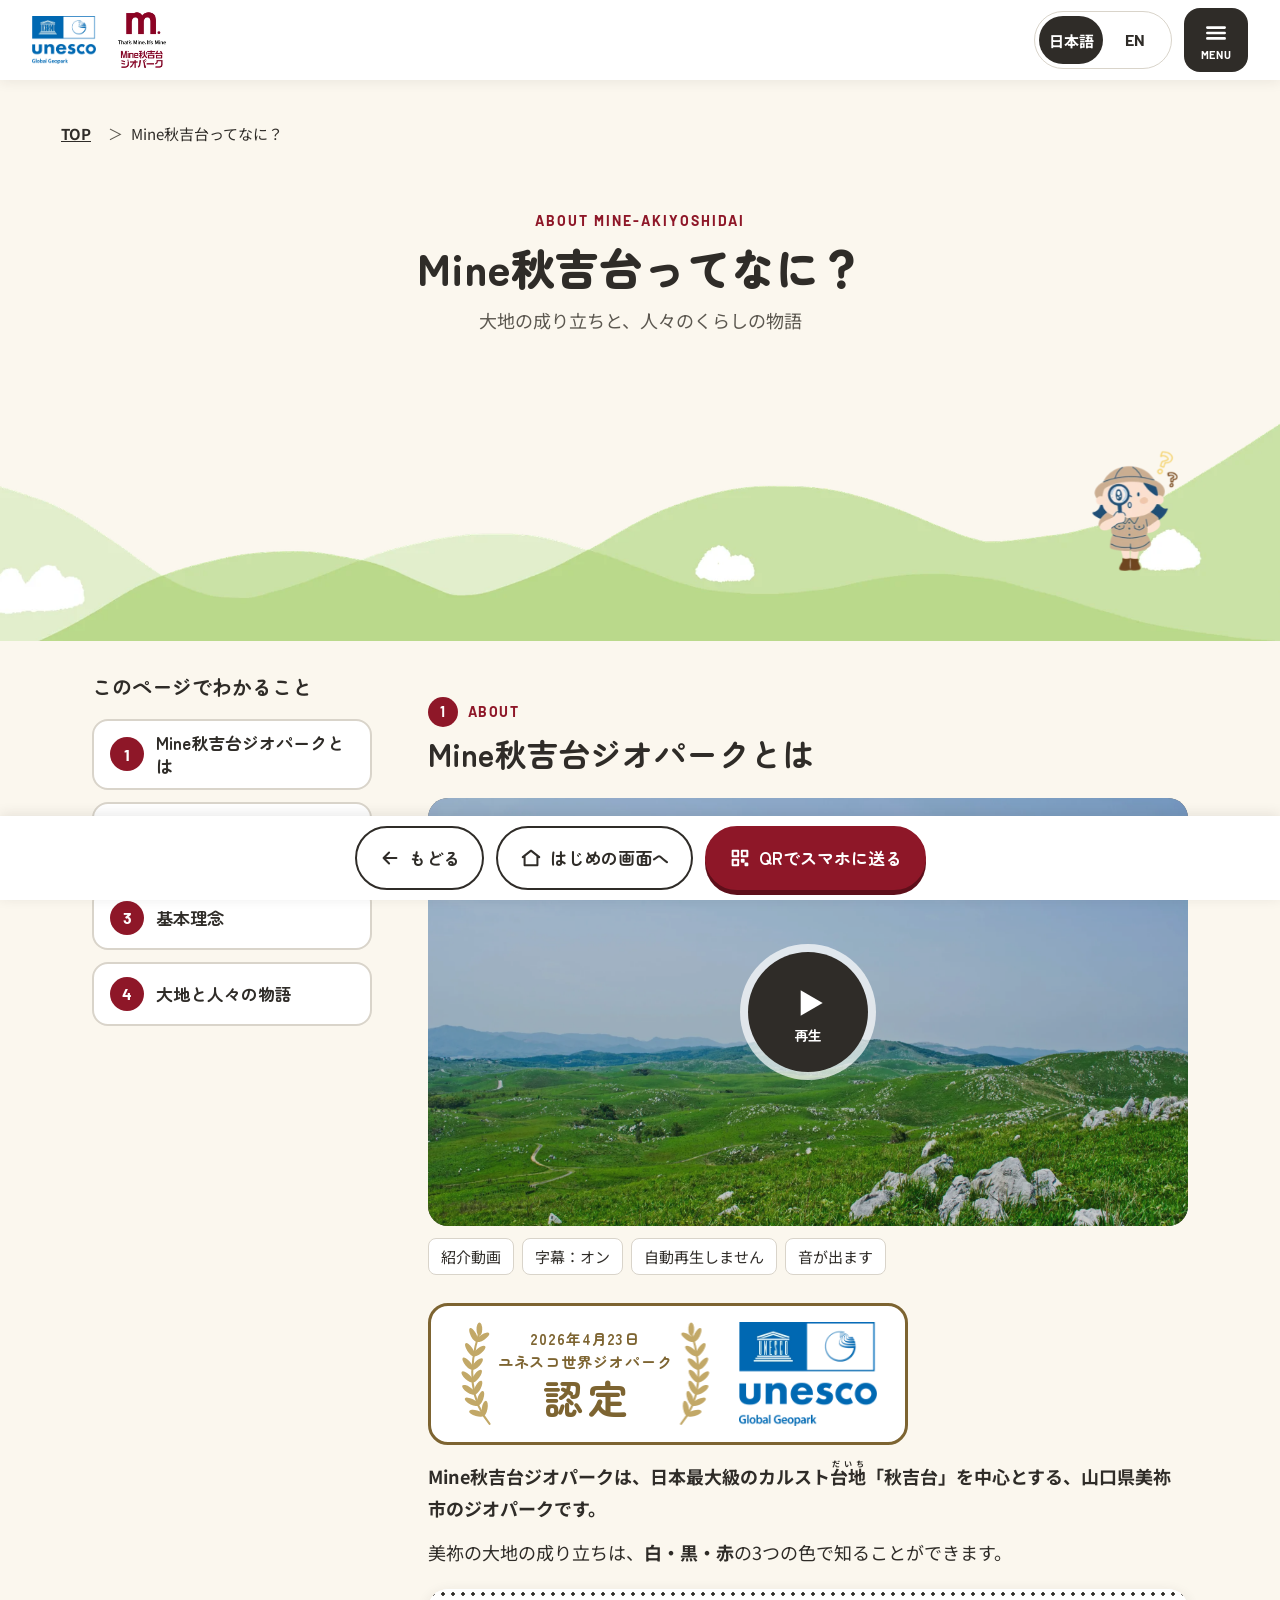
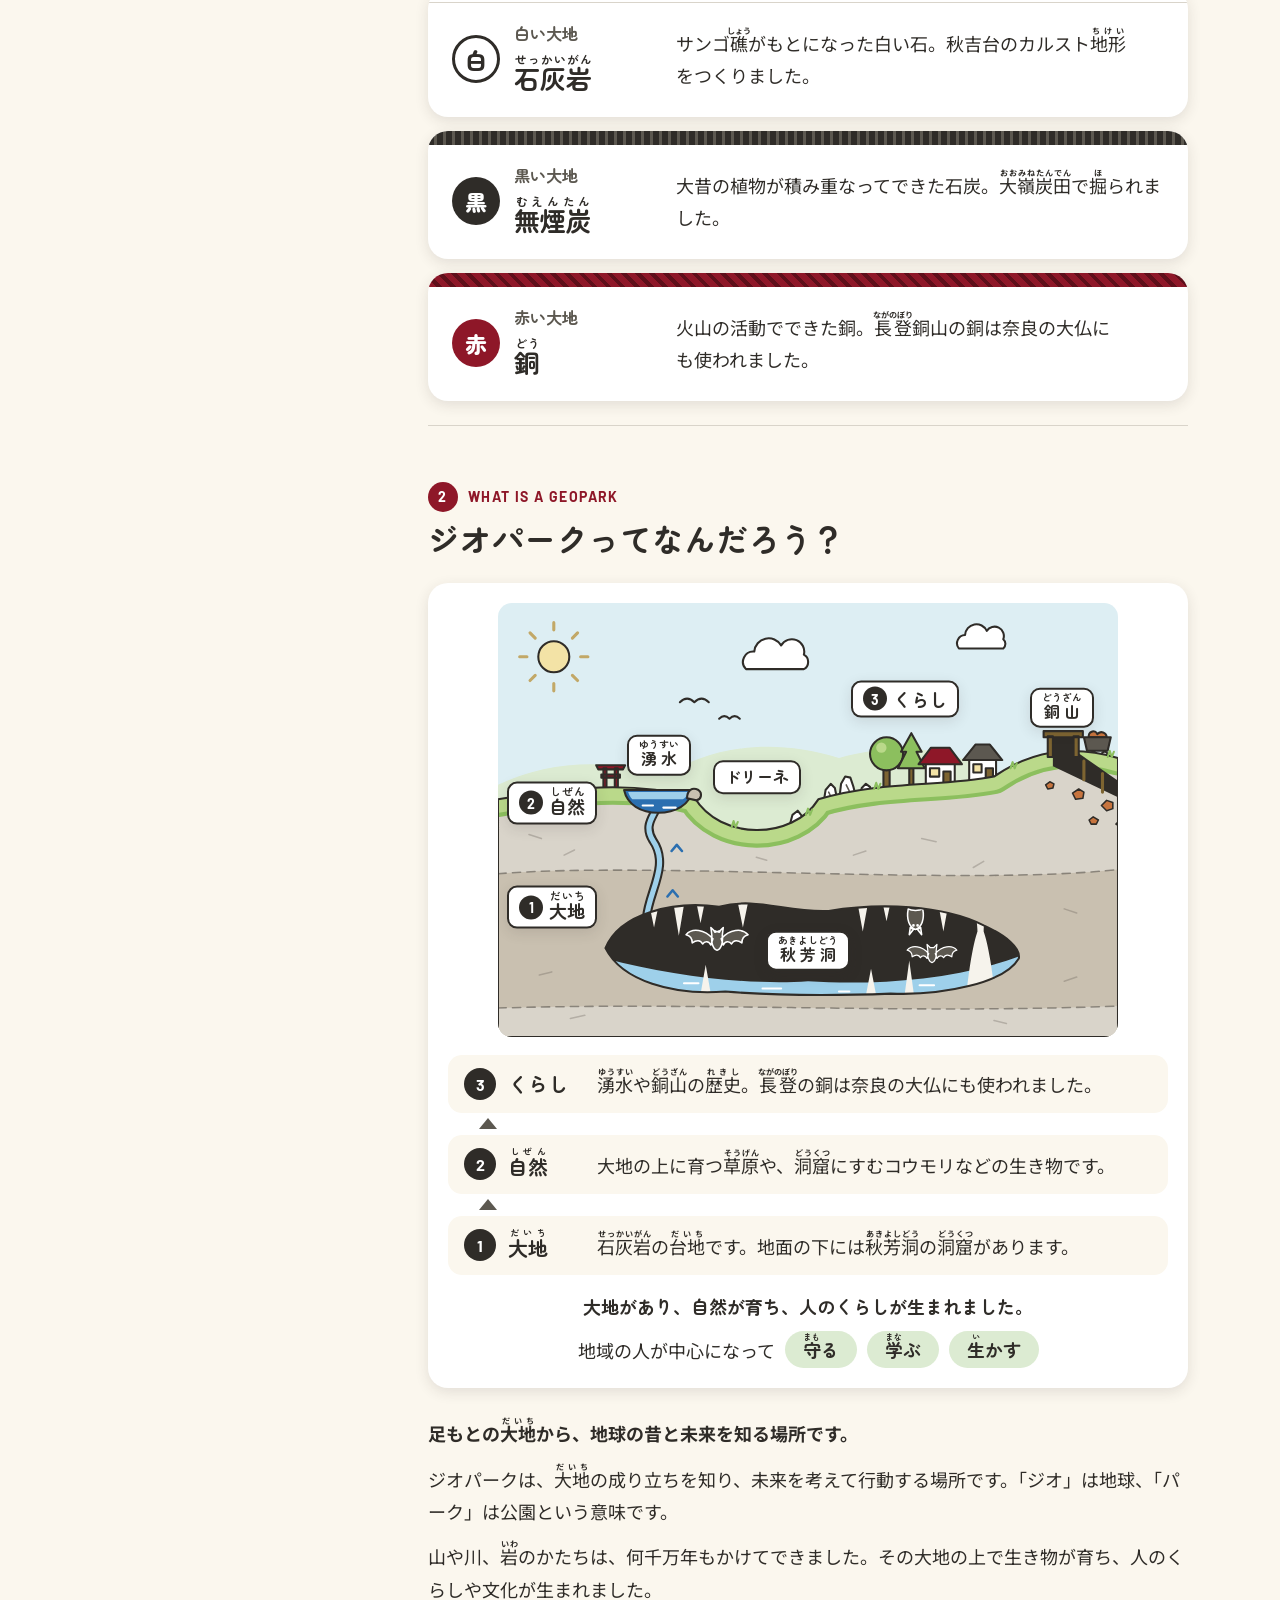
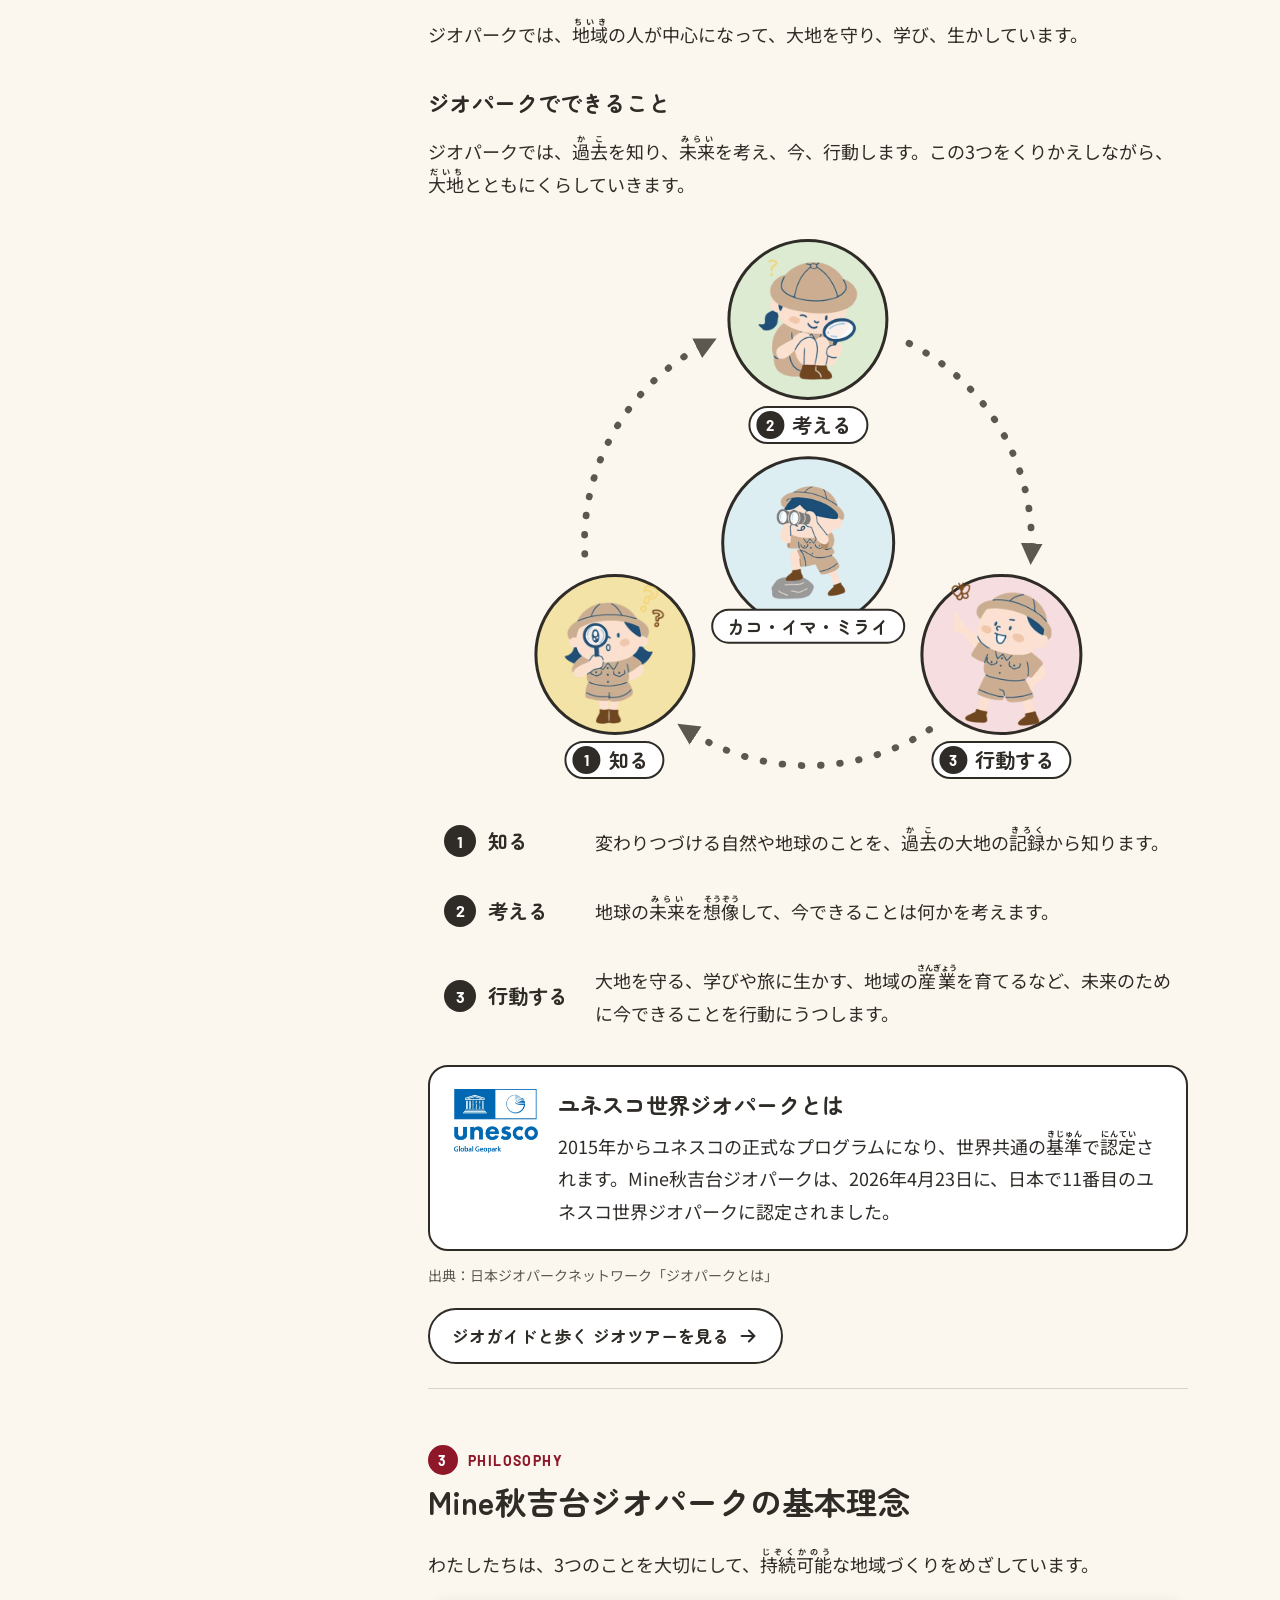
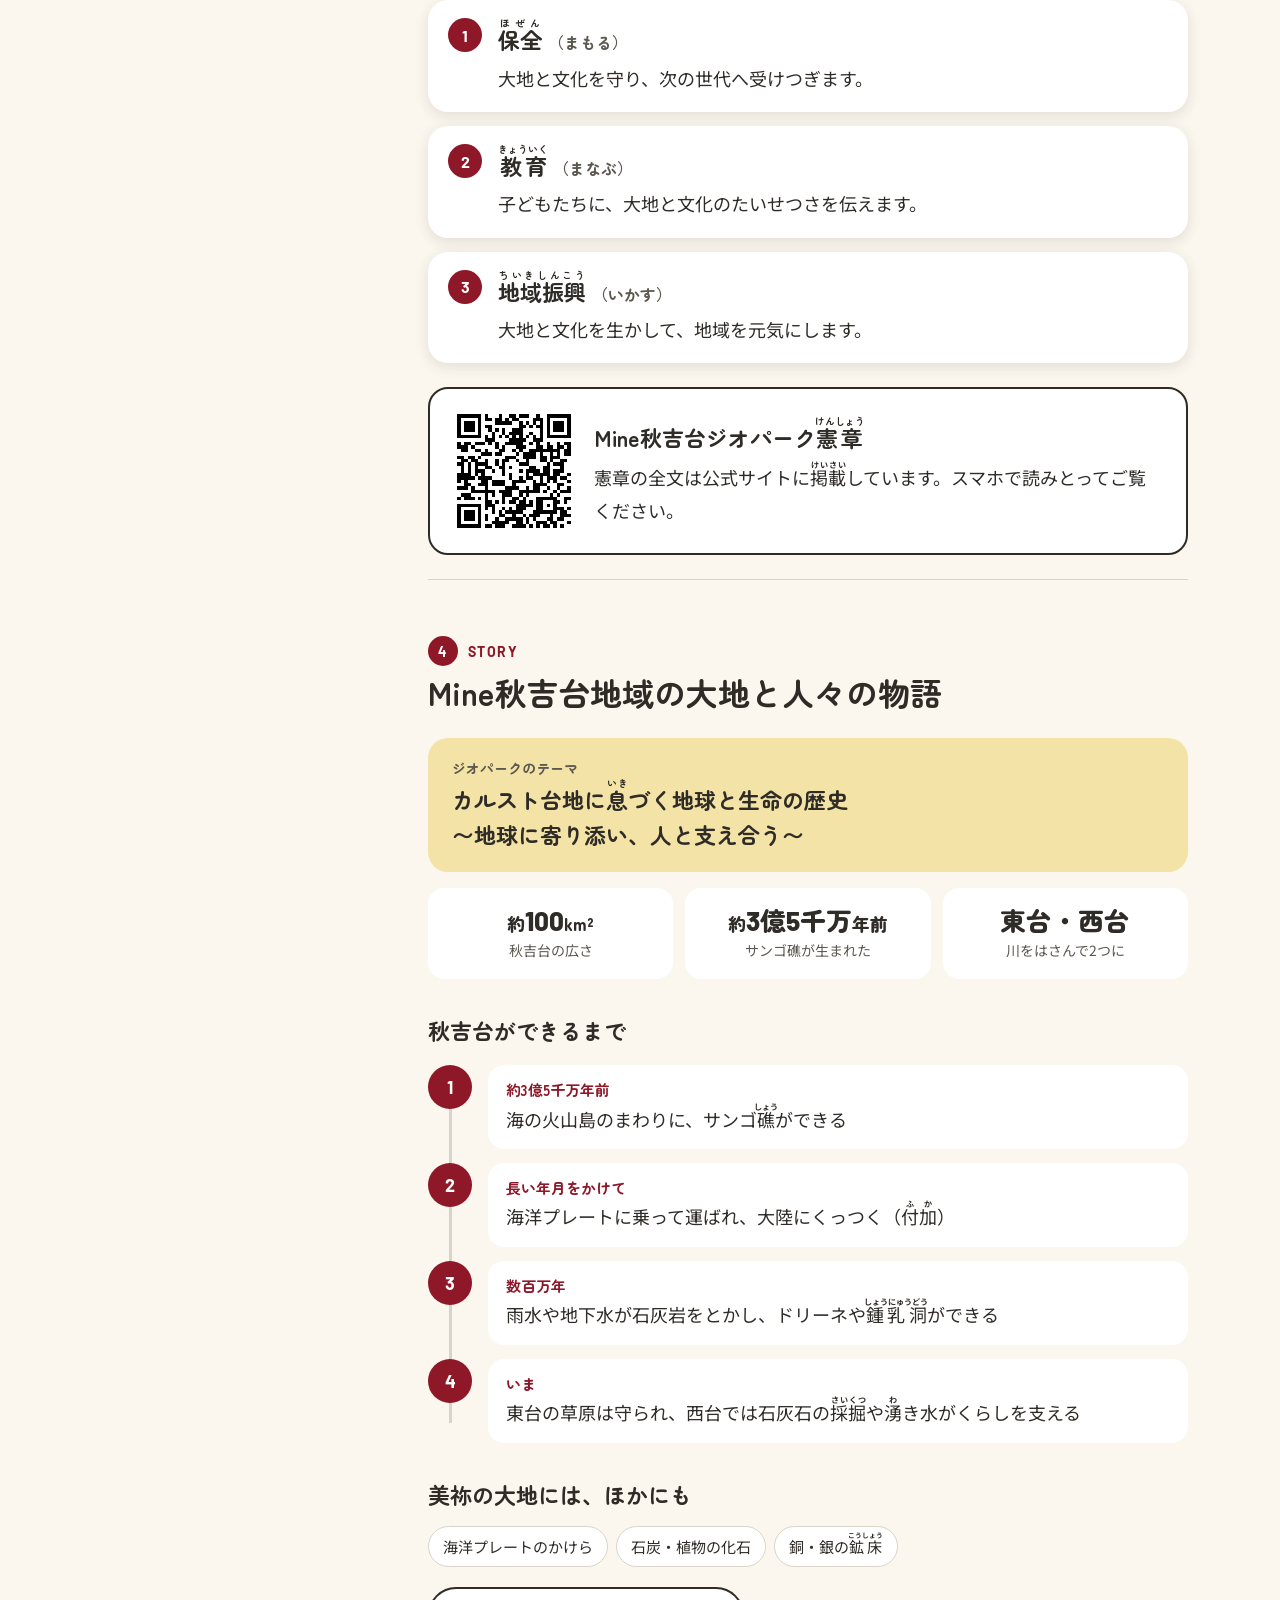
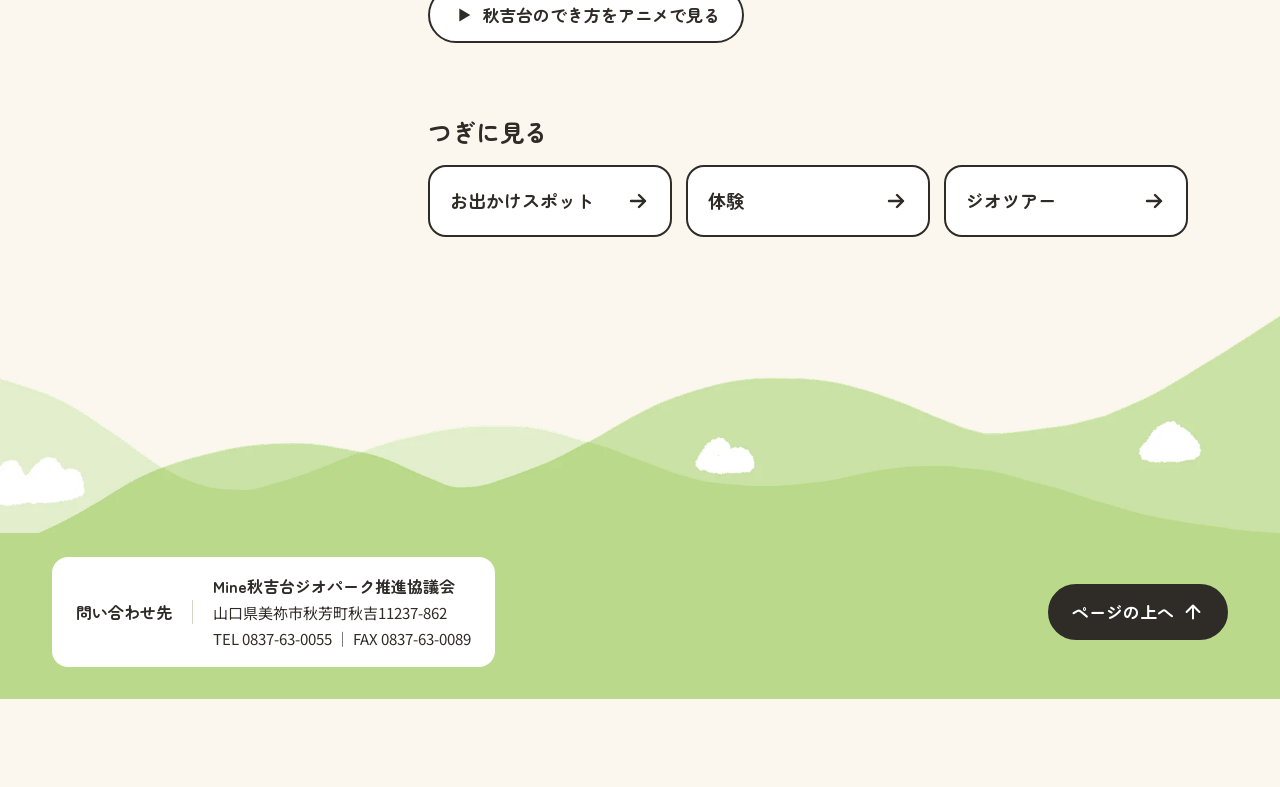
==== commit 5594bed1: "About: laurel 認定 badge, geopark cross-section, 探検隊 cycle - Explore ABOUT + About: gold laurel 「認定」 b" ====
--- a/about.html
+++ b/about.html
@@ -3,6 +3,11 @@
 <head>
   <meta charset="utf-8">
   <meta name="viewport" content="width=device-width, initial-scale=1, viewport-fit=cover">
+  <!-- iPad: opened from the Home Screen icon, runs full screen without the Safari URL bar -->
+  <meta name="apple-mobile-web-app-capable" content="yes">
+  <meta name="apple-mobile-web-app-status-bar-style" content="default">
+  <meta name="apple-mobile-web-app-title" content="Mine秋吉台">
+  <link rel="manifest" href="manifest.webmanifest"> <!-- scope ./ = every page stays inside the full-screen app -->
   <title>Mine秋吉台ジオパーク｜Mine秋吉台ってなに？</title>
   <link rel="preconnect" href="https://fonts.googleapis.com">
   <link rel="preconnect" href="https://fonts.gstatic.com" crossorigin>
@@ -15,8 +20,10 @@
   --ink: #2F2C28; --ink-soft: #5C5850;
   --paper: #FFFFFF; --cream: #F6F3EC; --cream-warm: #FBF7EE;
   --grass: #BAD98A; --leaf: #E7F0E1; --leaf-menu: #DCEBD2;
+  --grass-deep: #8CBF5E; --sky: #DDEEF3; --water: #2B6FB0; --water-light: #9ED0EA; --stone: #C9C0B0; --copper: #C7743E;
   --line: #D9D4CA; --focus: #FFD84D;
   --tag: #F3E3A6; --pink: #F6DDE0;
+  --gold: #7D6431; --gold-leaf: #C2A867;
   --f-display: 'Zen Maru Gothic', 'Hiragino Maru Gothic ProN', 'Noto Sans JP', sans-serif;
   --f-body: 'Noto Sans JP', 'Hiragino Sans', sans-serif;
   --f-latin: 'Barlow', 'Helvetica Neue', Arial, sans-serif;
@@ -32,7 +39,6 @@
 *, *::before, *::after { box-sizing: border-box; }
 @media (prefers-reduced-motion: no-preference) {
   html, .track { scroll-behavior: smooth; }
-  .tile { transition: transform .15s; }
 }
 body {
   margin: 0; background: var(--cream-warm); color: var(--ink);
@@ -134,38 +140,83 @@
 .vtags { display: flex; flex-wrap: wrap; gap: 8px; margin-top: 12px; padding: 0; list-style: none; }
 .vtags li { padding: 4px 12px; border: 1px solid var(--line); border-radius: 8px; background: var(--paper); font-size: 15px; }
 
-.cert { display: inline-block; margin: 28px 0 14px; padding: 4px 16px; border: 2px solid var(--ink); border-radius: 999px; background: var(--paper); font: 700 15px/1.6 var(--f-display); }
+/* 認定 badge: gold laurel branches around the date and 認定 */
+.laurel { display: inline-flex; align-items: center; gap: 4px; color: var(--gold); text-align: center; }
+.laurel small { display: block; font: 700 15px/1.5 var(--f-display); letter-spacing: .06em; }
+.laurel b { display: block; margin-top: 2px; font: 700 40px/1.1 var(--f-display); letter-spacing: .12em; padding-left: .12em; }
+.laurel .leaf { flex: none; width: calc(var(--cert-h) * 34 / 102); height: var(--cert-h); fill: var(--gold-leaf); color: var(--gold-leaf); }
+.laurel .leaf--r { transform: scaleX(-1); }
+.cert { --cert-h: 104px; display: flex; flex-wrap: wrap; justify-content: center; align-items: center; gap: 12px 28px; width: fit-content; max-width: 100%; margin: 28px 0 14px; padding: 16px 28px; background: var(--paper); border: 3px solid var(--gold); border-radius: var(--r-card); box-shadow: var(--shadow-sticker); }
+.cert-logo { width: auto; height: var(--cert-h); } /* same height as the laurel */
+@media (max-width: 600px) { .laurel b { font-size: 32px; } .laurel small { font-size: 14px; } .cert { --cert-h: 84px; gap: 12px 16px; padding: 14px 16px; } }
 .lead-b { font-weight: 700; }
-.colors { display: grid; grid-template-columns: repeat(3, minmax(0, 1fr)); gap: 16px; margin-top: 20px; padding: 0; list-style: none; }
+.colors { display: grid; gap: 14px; margin-top: 20px; padding: 0; list-style: none; }
 .colors li { background: var(--paper); border-radius: var(--r-card); overflow: hidden; box-shadow: var(--shadow-soft); }
-.colors .band { height: 14px; } /* own pattern per colour: never colour alone */
+.colors .band { display: block; height: 14px; } /* own pattern per colour: never colour alone */
 .c-white .band { background: radial-gradient(var(--ink) 1.5px, transparent 2px) 0 0 / 10px 10px, var(--paper); border-bottom: 1px solid var(--line); }
 .c-black .band { background: repeating-linear-gradient(90deg, var(--ink) 0 6px, var(--ink-soft) 6px 9px); }
 .c-red .band { background: repeating-linear-gradient(45deg, var(--red) 0 6px, var(--red-deep) 6px 10px); }
-.colors div { padding: 16px 18px 20px; }
-.colors h3 { display: flex; align-items: center; gap: 12px; margin: 0 0 8px; font: 700 15px/1.4 var(--f-display); }
+.colors div { display: grid; grid-template-columns: 200px 1fr; gap: 10px 24px; align-items: center; padding: 18px 24px 20px; } /* name left, text right */
+.colors h3 { display: flex; align-items: center; gap: 14px; margin: 0; font: 700 16px/1.5 var(--f-display); color: var(--ink-soft); }
 .colors h3 i { flex: none; width: 48px; height: 48px; border-radius: 50%; display: grid; place-items: center; font: 900 22px var(--f-display); font-style: normal; }
-.c-white h3 i { background: var(--paper); border: 3px solid var(--ink); }
+.c-white h3 i { background: var(--paper); border: 3px solid var(--ink); color: var(--ink); }
 .c-black h3 i { background: var(--ink); color: var(--paper); }
 .c-red h3 i { background: var(--red); color: var(--paper); }
-.colors h3 strong { display: block; font-size: 22px; }
-.colors p { font-size: 16px; line-height: 1.75; }
+.colors h3 strong { display: block; margin-top: 8px; font-size: 26px; line-height: 1.5; color: var(--ink); } /* margin: room for the ruby */
+.colors p { margin: 0; font-size: 18px; line-height: 1.8; text-wrap: pretty; }
+.nw { white-space: nowrap; } /* keep a short verb from breaking alone */
 
 .geo { display: grid; gap: 28px; }
-.layers { display: flex; flex-direction: column; align-items: center; gap: 6px; padding: 24px 16px; background: var(--paper); border-radius: var(--r-card); }
-.layers div { width: min(100%, 300px); padding: 10px 14px; border: 2px solid var(--ink); border-radius: 14px; text-align: center; font: 700 20px/1.4 var(--f-display); }
-.layers small { display: block; font: 400 14px/1.6 var(--f-body); color: var(--ink-soft); }
-.l-life { background: var(--tag); }
-.l-nature { background: var(--leaf-menu); }
-.l-earth { background: var(--line); }
-.layers .up { font: 700 18px/1 var(--f-latin); color: var(--ink-soft); }
-.layers p { margin-top: 8px; font-size: 15px; color: var(--ink-soft); }
-.can { display: grid; grid-template-columns: repeat(2, minmax(0, 1fr)); gap: 16px; padding: 0; list-style: none; }
-.can li { background: var(--paper); border-radius: var(--r-card); overflow: hidden; box-shadow: var(--shadow-soft); }
-.can img { width: 100%; aspect-ratio: 16 / 10; object-fit: contain; background: var(--paper); }
-.can div { padding: 14px 18px 18px; }
-.can h4 { display: flex; align-items: center; gap: 10px; margin: 0 0 6px; font: 700 18px/1.4 var(--f-display); }
-.can p { font-size: 16px; line-height: 1.75; }
+.geo-fig { margin: 0; padding: 20px; background: var(--paper); border-radius: var(--r-card); box-shadow: var(--shadow-soft); }
+.fig-art { position: relative; max-width: 620px; margin: 0 auto; }
+.fig-art svg { display: block; width: 100%; height: auto; border-radius: 14px; }
+/* drawing colours (tokens only); text lives in the HTML stickers and the legend */
+.fig-art svg { stroke-linecap: round; stroke-linejoin: round; }
+.fig-art [class^="s-"] { fill: none; } /* stroke-only shapes; filled shapes put their f-* class first */
+.f-sky { fill: var(--sky); } .f-line { fill: var(--line); } .f-stone { fill: var(--stone); } .f-ink { fill: var(--ink); } .f-soft { fill: var(--ink-soft); }
+.f-paper { fill: var(--paper); } .f-cream { fill: var(--cream); } .f-leaf { fill: var(--leaf-menu); } .f-grass { fill: var(--grass); } .f-deep { fill: var(--grass-deep); }
+.f-tag { fill: var(--tag); } .f-red { fill: var(--red); } .f-gold { fill: var(--gold); } .f-water { fill: var(--water); } .f-wlight { fill: var(--water-light); }
+.f-copper { fill: var(--copper); } .s-ore { stroke: var(--ink); stroke-width: 1.5; }
+.s-ink { stroke: var(--ink); stroke-width: 2; } .s-soft { stroke: var(--ink-soft); stroke-width: 1.5; } .s-rim { stroke: var(--paper); stroke-width: 1.5; } .s-eye { stroke: var(--paper); stroke-width: 2.5; }
+.s-hatch { stroke: var(--ink-soft); stroke-width: 1.5; opacity: .3; }
+.s-strata { stroke: var(--ink-soft); stroke-width: 1.5; stroke-dasharray: 8 6; opacity: .6; }
+.s-band { stroke: var(--grass-deep); stroke-width: 34; } .s-grass { stroke: var(--grass); stroke-width: 26; } .s-tuft { stroke: var(--grass-deep); stroke-width: 2; }
+.s-chan { stroke: var(--ink); stroke-width: 9; } .s-chan2 { stroke: var(--water-light); stroke-width: 5; } .s-flow { stroke: var(--water); stroke-width: 2.5; }
+.s-ripple { stroke: var(--paper); stroke-width: 2; } .s-ray { stroke: var(--gold-leaf); stroke-width: 3; } .s-wood { stroke: var(--gold); stroke-width: 3; }
+.lab { position: absolute; display: inline-flex; align-items: center; gap: 6px; padding: 2px 10px; background: var(--paper); border: 2px solid var(--ink); border-radius: 10px; font: 700 16px/1.6 var(--f-display); white-space: nowrap; box-shadow: var(--shadow-soft); }
+.lab--n { left: 1.5%; transform: translateY(-50%); font-size: 18px; }
+.lab--n b { display: grid; place-items: center; width: 24px; height: 24px; border-radius: 50%; background: var(--ink); color: var(--paper); font: 700 14px var(--f-latin); }
+.lab--nat { top: 46%; } .lab--earth { top: 70%; }
+.lab--m { transform: translate(-50%, -50%); }
+.lab rt { font-size: .6em; }
+.fig-key { display: flex; flex-direction: column-reverse; gap: 22px; margin: 18px 0 0; padding: 0; list-style: none; } /* read bottom-up like the drawing */
+.fig-key li { position: relative; display: flex; align-items: center; gap: 12px; padding: 12px 16px; background: var(--cream-warm); border-radius: 14px; }
+.fig-key li:not(:last-child)::before { content: ""; position: absolute; left: 31px; top: -17px; border: 9px solid transparent; border-top: 0; border-bottom: 11px solid var(--ink-soft); } /* up arrow into the next layer */
+.fig-key div { display: grid; grid-template-columns: 4.5em 1fr; gap: 0 8px; align-items: center; }
+.k-n { flex: none; display: grid; place-items: center; width: 32px; height: 32px; border-radius: 50%; background: var(--ink); color: var(--paper); font: 700 16px var(--f-latin); }
+.fig-key strong { font: 700 20px/1.5 var(--f-display); }
+.fig-key p { margin: 0; font-size: 18px; line-height: 1.8; }
+.geo-fig figcaption { margin-top: 16px; text-align: center; font: 700 18px/1.7 var(--f-display); }
+.fig-do { display: flex; flex-wrap: wrap; justify-content: center; align-items: center; gap: 8px 10px; margin: 10px 0 0; }
+.fig-do b { padding: 4px 18px; border-radius: 999px; background: var(--leaf-menu); font: 700 18px/1.6 var(--f-display); }
+/* できること: 知る→考える→行動する ring around the hub (探検隊) */
+.cyc { position: relative; max-width: 620px; aspect-ratio: 1; margin: 20px auto -6%; } /* trim the empty band under the lower pills */
+.cyc svg { position: absolute; inset: 0; width: 100%; height: 100%; }
+.cyc path { fill: none; stroke: var(--ink-soft); stroke-width: 1.1; stroke-linecap: round; stroke-dasharray: .1 3; }
+.cyc marker path { fill: var(--ink-soft); stroke: none; }
+.cyc-hub, .cyc-n { position: absolute; display: flex; flex-direction: column; align-items: center; gap: 6px; }
+.cyc-hub { left: 50%; top: 52%; width: 28%; aspect-ratio: 1; transform: translate(-50%, -50%); justify-content: center; border-radius: 50%; background: var(--sky); border: 3px solid var(--ink); }
+.cyc-hub img { width: 44%; height: auto; }
+.cyc-hub b { position: absolute; left: 50%; bottom: 0; transform: translate(-50%, 50%); padding: 2px 14px; background: var(--paper); border: 2px solid var(--ink); border-radius: 999px; font: 700 18px/1.5 var(--f-display); white-space: nowrap; }
+.cyc-n { width: 26%; margin-top: -13%; transform: translateX(-50%); } /* circle centre sits on the ring point */
+.cyc-pic { display: grid; place-items: center; width: 100%; aspect-ratio: 1; border-radius: 50%; border: 3px solid var(--ink); }
+.cyc-n1 .cyc-pic { background: var(--tag); } .cyc-n2 .cyc-pic { background: var(--leaf-menu); } .cyc-n3 .cyc-pic { background: var(--pink); }
+.cyc-pic img { width: 64%; height: auto; }
+.cyc-n b { display: inline-flex; align-items: center; gap: 8px; padding: 2px 14px 2px 6px; background: var(--paper); border: 2px solid var(--ink); border-radius: 999px; font: 700 20px/1.5 var(--f-display); white-space: nowrap; }
+.cyc-n b .k-n { width: 28px; height: 28px; font-size: 15px; }
+.cyc-key { flex-direction: column; gap: 12px; }
+.cyc-key li:not(:last-child)::before { display: none; }
+.cyc-key div { grid-template-columns: 5.5em 1fr; }
 .unesco { display: flex; gap: 20px; align-items: flex-start; margin-top: 24px; padding: 22px 24px; background: var(--paper); border: 2px solid var(--ink); border-radius: var(--r-card); }
 .unesco img { width: 84px; height: auto; flex: none; }
 .unesco h3 { margin: 0 0 8px; }
@@ -185,7 +236,7 @@
 .theme p { font: 700 22px/1.6 var(--f-display); }
 .stats { display: grid; grid-template-columns: repeat(3, minmax(0, 1fr)); gap: 12px; margin-top: 16px; padding: 0; list-style: none; }
 .stats li { padding: 16px 10px; background: var(--paper); border-radius: 16px; text-align: center; font-size: 14px; color: var(--ink-soft); }
-.stats b { display: block; font: 800 26px/1.3 var(--f-latin); color: var(--ink); }
+.stats b { display: block; font: 800 26px/1.3 'Barlow', var(--f-display); color: var(--ink); }
 .stats b span { font-family: var(--f-display); font-size: 18px; }
 .steps { position: relative; display: grid; gap: 14px; padding: 0; list-style: none; }
 .steps::before { content: ""; position: absolute; left: 21px; top: 20px; bottom: 20px; width: 3px; background: var(--line); }
@@ -228,13 +279,25 @@
   .toc { position: sticky; top: calc(var(--hdr) + 24px); align-self: start; }
   .toc ol { grid-template-columns: 1fr; }
   .totoc { display: none; }
-  .geo { grid-template-columns: 300px 1fr; align-items: start; }
 }
 @media (max-width: 600px) {
   .hero h1 { font-size: 32px; }
   .hero .chara { height: 84px; bottom: 44px; }
-  .toc ol, .can, .colors, .next ul { grid-template-columns: 1fr; }
+  .toc ol, .can, .colors, .next ul, .colors div { grid-template-columns: 1fr; }
   .stats { grid-template-columns: 1fr; }
+  .geo-fig { padding: 14px; }
+  .lab--m { display: none; } /* the legend below says the same */
+  .lab--n { font-size: 16px; padding: 0 6px; }
+  .lab--n b { width: 20px; height: 20px; font-size: 12px; }
+  .cyc-hub { top: 50%; width: 22%; }
+  .cyc-hub b { padding: 0 10px; font-size: 14px; } /* fits between the two lower circles */
+  .cyc-n { width: 24%; margin-top: -12%; }
+  .cyc-n b { font-size: 16px; padding: 1px 10px 1px 4px; gap: 4px; }
+  .cyc-n b .k-n { width: 22px; height: 22px; font-size: 12px; }
+  .lab--n rt { display: none; } /* the legend right below carries the ruby */
+  .lab--nat { left: 33%; top: 34%; } .lab--earth { left: auto; right: 1.5%; top: 58%; } /* keep the spring channel, pond and cave visible */
+  .fig-key li { align-items: flex-start; }
+  .fig-key div { display: block; }
   .unesco, .charter { flex-direction: column; }
   .bar { gap: 6px; }
   .bar .pill { min-height: 56px; padding: 0 12px; font-size: 14px; }
@@ -248,6 +311,21 @@
   .contact { flex-direction: column; align-items: flex-start; gap: 8px; }
   .contact > b { border: 0; padding: 0; }
 }
+/* ---------- kiosk idle reset (identical block in every page except Welcome) ---------- */
+.idle { width: min(460px, calc(100% - 32px)); border-radius: 24px; text-align: center; }
+.idle-in { padding: 28px 24px 32px; display: flex; flex-direction: column; align-items: center; gap: 16px; }
+.idle h2 { font: 700 22px/1.45 var(--f-display); }
+.idle b { font: 800 28px/1 var(--f-latin); }
+.idle .primary { min-height: 64px; background: var(--red); color: var(--paper); border-color: var(--red); box-shadow: 0 5px 0 var(--red-deep); }
+img, a { -webkit-touch-callout: none; } /* kiosk: no long-press 「画像を保存」/link menu */
+/* ---------- press feedback (identical block in every page except Welcome): buttons and cards dip while pressed ---------- */
+:is(.pill, .arrow, .menu-btn, .x, .lang button, .play, .totoc, .more, .themes a, .tile, .spot, .ecard, .pcard, .rel a, .next a, .toc a) { -webkit-tap-highlight-color: transparent; }
+@media (prefers-reduced-motion: no-preference) {
+  :is(.pill, .arrow, .menu-btn, .x, .lang button, .play, .totoc, .themes a, .tile, .spot, .ecard, .pcard, .rel a, .next a, .toc a) { transition: transform .12s ease, box-shadow .12s ease; }
+}
+:is(.pill, .arrow, .menu-btn, .x, .lang button, .play, .totoc):not(:disabled):active { transform: scale(.95); }
+:is(.themes a, .tile, .spot, .ecard, .pcard, .rel a, .next a, .toc a):active { transform: scale(.97); } /* .spot/.pcard: the clipped card shrinks as a whole */
+.pill.primary:not(:disabled):active { transform: translateY(4px); box-shadow: 0 1px 0 var(--red-deep); } /* red button sinks into its shadow */
 /* ---------- popup menu (identical block in every page except Welcome) ---------- */
 .menu-btn {
   flex: none; width: 64px; height: 64px; border: 0; border-radius: 16px; background: var(--ink); color: var(--paper);
@@ -360,13 +438,13 @@
         </div>
         <ul class="vtags"><li>紹介動画</li><li>字幕：オン</li><li>自動再生しません</li><li>音が出ます</li></ul>
 
-        <span class="cert">2026年4月23日 ユネスコ世界ジオパークとして認定</span>
+        <div class="cert"><p class="laurel"><svg class="leaf" viewBox="0 -6 34 102" aria-hidden="true"><path d="M30 94Q2 60 20 4" fill="none" stroke="currentColor" stroke-width="2" stroke-linecap="round"/><ellipse cx="17.2" cy="83.5" rx="7.5" ry="2.8" transform="rotate(-164 17.2 83.5)"/><ellipse cx="25.2" cy="78.6" rx="7.5" ry="2.8" transform="rotate(-80 25.2 78.6)"/><ellipse cx="12.5" cy="72.3" rx="7.5" ry="2.8" transform="rotate(-154 12.5 72.3)"/><ellipse cx="21.1" cy="68.8" rx="7.5" ry="2.8" transform="rotate(-70 21.1 68.8)"/><ellipse cx="9.5" cy="60.5" rx="7.5" ry="2.8" transform="rotate(-146 9.5 60.5)"/><ellipse cx="18.6" cy="58.3" rx="7.5" ry="2.8" transform="rotate(-62 18.6 58.3)"/><ellipse cx="8.2" cy="47.9" rx="7.5" ry="2.8" transform="rotate(-137 8.2 47.9)"/><ellipse cx="17.5" cy="47.1" rx="7.5" ry="2.8" transform="rotate(-53 17.5 47.1)"/><ellipse cx="8.6" cy="34.8" rx="7.5" ry="2.8" transform="rotate(-130 8.6 34.8)"/><ellipse cx="17.9" cy="35.2" rx="7.5" ry="2.8" transform="rotate(-46 17.9 35.2)"/><ellipse cx="10.6" cy="21.0" rx="7.5" ry="2.8" transform="rotate(-123 10.6 21.0)"/><ellipse cx="19.9" cy="22.5" rx="7.5" ry="2.8" transform="rotate(-39 19.9 22.5)"/><ellipse cx="14.2" cy="6.6" rx="7.5" ry="2.8" transform="rotate(-117 14.2 6.6)"/><ellipse cx="23.3" cy="9.0" rx="7.5" ry="2.8" transform="rotate(-33 23.3 9.0)"/><ellipse cx="20.0" cy="1.0" rx="2.8" ry="6.5"/></svg><span><small>2026年4月23日</small><small>ユネスコ世界ジオパーク</small><b>認定</b></span><svg class="leaf leaf--r" viewBox="0 -6 34 102" aria-hidden="true"><path d="M30 94Q2 60 20 4" fill="none" stroke="currentColor" stroke-width="2" stroke-linecap="round"/><ellipse cx="17.2" cy="83.5" rx="7.5" ry="2.8" transform="rotate(-164 17.2 83.5)"/><ellipse cx="25.2" cy="78.6" rx="7.5" ry="2.8" transform="rotate(-80 25.2 78.6)"/><ellipse cx="12.5" cy="72.3" rx="7.5" ry="2.8" transform="rotate(-154 12.5 72.3)"/><ellipse cx="21.1" cy="68.8" rx="7.5" ry="2.8" transform="rotate(-70 21.1 68.8)"/><ellipse cx="9.5" cy="60.5" rx="7.5" ry="2.8" transform="rotate(-146 9.5 60.5)"/><ellipse cx="18.6" cy="58.3" rx="7.5" ry="2.8" transform="rotate(-62 18.6 58.3)"/><ellipse cx="8.2" cy="47.9" rx="7.5" ry="2.8" transform="rotate(-137 8.2 47.9)"/><ellipse cx="17.5" cy="47.1" rx="7.5" ry="2.8" transform="rotate(-53 17.5 47.1)"/><ellipse cx="8.6" cy="34.8" rx="7.5" ry="2.8" transform="rotate(-130 8.6 34.8)"/><ellipse cx="17.9" cy="35.2" rx="7.5" ry="2.8" transform="rotate(-46 17.9 35.2)"/><ellipse cx="10.6" cy="21.0" rx="7.5" ry="2.8" transform="rotate(-123 10.6 21.0)"/><ellipse cx="19.9" cy="22.5" rx="7.5" ry="2.8" transform="rotate(-39 19.9 22.5)"/><ellipse cx="14.2" cy="6.6" rx="7.5" ry="2.8" transform="rotate(-117 14.2 6.6)"/><ellipse cx="23.3" cy="9.0" rx="7.5" ry="2.8" transform="rotate(-33 23.3 9.0)"/><ellipse cx="20.0" cy="1.0" rx="2.8" ry="6.5"/></svg></p><img class="cert-logo" src="assets/img/logo-unesco.webp" alt="UNESCO Global Geopark" width="318" height="240"></div>
         <p class="lead-b">Mine秋吉台ジオパークは、日本最大級のカルスト<ruby>台地<rt>だいち</rt></ruby>「秋吉台」を中心とする、山口県美祢市のジオパークです。</p>
         <p>美祢の大地の成り立ちは、<b>白・黒・赤</b>の3つの色で知ることができます。</p>
         <ul class="colors">
-          <li class="c-white"><span class="band" aria-hidden="true"></span><div><h3><i aria-hidden="true">白</i><span>白い大地<strong><ruby>石灰岩<rt>せっかいがん</rt></ruby></strong></span></h3><p>サンゴ<ruby>礁<rt>しょう</rt></ruby>がもとになった白い石。秋吉台のカルスト<ruby>地形<rt>ちけい</rt></ruby>をつくりました。</p></div></li>
+          <li class="c-white"><span class="band" aria-hidden="true"></span><div><h3><i aria-hidden="true">白</i><span>白い大地<strong><ruby>石灰岩<rt>せっかいがん</rt></ruby></strong></span></h3><p>サンゴ<ruby>礁<rt>しょう</rt></ruby>がもとになった白い石。秋吉台のカルスト<ruby>地形<rt>ちけい</rt></ruby>を<span class="nw">つくりました。</span></p></div></li>
           <li class="c-black"><span class="band" aria-hidden="true"></span><div><h3><i aria-hidden="true">黒</i><span>黒い大地<strong><ruby>無煙炭<rt>むえんたん</rt></ruby></strong></span></h3><p>大昔の植物が積み重なってできた石炭。<ruby>大嶺<rt>おおみね</rt></ruby><ruby>炭田<rt>たんでん</rt></ruby>で<ruby>掘<rt>ほ</rt></ruby>られました。</p></div></li>
-          <li class="c-red"><span class="band" aria-hidden="true"></span><div><h3><i aria-hidden="true">赤</i><span>赤い大地<strong><ruby>銅<rt>どう</rt></ruby></strong></span></h3><p>火山の活動でできた銅。<ruby>長登<rt>ながのぼり</rt></ruby>銅山の銅は奈良の大仏にも使われました。</p></div></li>
+          <li class="c-red"><span class="band" aria-hidden="true"></span><div><h3><i aria-hidden="true">赤</i><span>赤い大地<strong><ruby>銅<rt>どう</rt></ruby></strong></span></h3><p>火山の活動でできた銅。<ruby>長登<rt>ながのぼり</rt></ruby>銅山の銅は奈良の大仏にも<span class="nw">使われました。</span></p></div></li>
         </ul>
         <a class="totoc" href="#toc">▲ 目次へもどる</a>
       </section>
@@ -375,14 +453,78 @@
       <section class="part" id="s2" aria-labelledby="s2-h">
         <div class="head"><span class="kicker"><span class="num">2</span>WHAT IS A GEOPARK</span><h2 id="s2-h">ジオパークってなんだろう？</h2></div>
         <div class="geo">
-          <figure class="layers" role="img" aria-label="大地の上に自然があり、その上に人のくらしがある図">
-            <div class="l-life">くらし<small><ruby>湧水<rt>ゆうすい</rt></ruby>や<ruby>銅山<rt>どうざん</rt></ruby>の<ruby>歴史<rt>れきし</rt></ruby></small></div>
-            <span class="up" aria-hidden="true">↑</span>
-            <div class="l-nature"><ruby>自然<rt>しぜん</rt></ruby><small><ruby>洞窟<rt>どうくつ</rt></ruby>にすむ生き物</small></div>
-            <span class="up" aria-hidden="true">↑</span>
-            <div class="l-earth"><ruby>大地<rt>だいち</rt></ruby><small><ruby>石灰岩<rt>せっかいがん</rt></ruby>の<ruby>台地<rt>だいち</rt></ruby></small></div>
-            <p>大地・自然・くらしは つながっています</p>
-          </figure>
+          <figure class="geo-fig">
+          <div class="fig-art">
+            <svg viewBox="0 0 600 420" role="img" aria-label="秋吉台の地面を縦に切った図。地下に洞窟と川がある石灰岩の大地、その上の草原と白い岩や木や鳥、洞窟のコウモリ、地表の湧水の池と鳥居、家、銅山とトロッコ。">
+              <defs>
+                <path id="gf-cv" d="M104 334C118 300 170 288 214 294C250 284 280 300 320 298C370 290 430 292 470 312C492 322 506 334 504 344C490 368 430 380 380 378C330 380 270 380 220 376C170 380 120 366 104 334Z"/>
+                <clipPath id="gf-cave"><use href="#gf-cv"/></clipPath>
+                <clipPath id="gf-ground"><path d="M0 190C70 178 130 172 190 188C215 230 285 230 310 190C370 172 430 178 480 168C520 140 560 138 600 150V420H0Z"/></clipPath>
+              </defs>
+              <rect width="600" height="420" class="f-sky"/>
+              <path d="M54 26v-7M54 78v7M28 52h-7M80 52h7M36 34l-5-5M72 34l5-5M36 70l-5 5M72 70l5 5" class="s-ray"/>
+              <circle cx="54" cy="52" r="15" class="f-tag s-ink"/>
+              <path d="M240 64a10 10 0 0 1 8-17a14 14 0 0 1 26-6a12 12 0 0 1 22 9a8 8 0 0 1 0 14zM446 44a8 8 0 0 1 6-13a11 11 0 0 1 21-4a9 9 0 0 1 16 8a6 6 0 0 1 0 9z" class="f-paper s-ink"/>
+              <path d="M0 176C50 152 110 150 160 168C200 142 260 128 330 150C380 136 430 138 470 160L480 220H0Z" class="f-leaf"/>
+              <path d="M176 96q7-7 14 0q7-7 14 0M214 112q5-5 10 0q5-5 10 0" class="s-ink"/>
+              <path d="M102 160h3v22h-3zM113 160h3v22h-3zM100 166h18v3h-18zM95 157h28l-2 4h-24z" class="f-red s-ink"/>
+              <path d="M315 194l2-13 5-6 4 4 3 15zM330 192l2-17 4-7 5 1 3 9 3 12zM350 188l2-9 4-4 4 3 2 10zM282 216l3-11 5-4 4 5 2 8z" class="f-paper s-ink"/><path d="M337 176l3 6M320 183l2 4" class="s-soft"/>
+              <rect x="373" y="150" width="6" height="30" class="f-gold s-ink"/><circle cx="376" cy="146" r="16" class="f-deep s-ink"/><circle cx="371" cy="140" r="5" class="f-grass"/>
+              <rect x="398" y="160" width="4" height="20" class="f-gold s-ink"/><path d="M400 126l10 18h-5l8 16h-26l8-16h-5z" class="f-deep s-ink"/>
+              <rect x="414" y="154" width="28" height="26" class="f-paper s-ink"/><path d="M407 156l12-16h18l12 16z" class="f-red s-ink"/>
+              <rect x="456" y="150" width="26" height="26" class="f-paper s-ink"/><path d="M450 152l12-15h14l12 15z" class="f-soft s-ink"/>
+              <path d="M418 160h9v8h-9zM460 156h8v8h-8z" class="f-tag s-ink"/><path d="M431 163h7v14h-7zM472 160h7v14h-7z" class="f-gold s-ink"/>
+              <path d="M572 130a4 4 0 0 1 8-3a5 5 0 0 1 9 3z" class="f-copper s-ink"/>
+              <path d="M567 130h26l-3 13h-20z" class="f-soft s-ink"/><path d="M576 144a3 3 0 1 0 .1 0M587 144a3 3 0 1 0 .1 0" class="f-paper s-ink"/>
+              <g clip-path="url(#gf-ground)">
+                <rect width="600" height="420" class="f-line"/>
+                <path d="M0 262C150 250 450 274 600 258V420H0Z" class="f-stone"/>
+                <path d="M0 392C200 386 400 398 600 390V420H0Z" class="f-line"/>
+                <path d="M0 262C150 250 450 274 600 258M0 392C200 386 400 398 600 390" class="s-strata"/>
+                <path d="M30 224l12 4M64 244l10-5M410 228l14 3M470 250l-10 6M548 296l12 4M36 300l10 6M560 362l-12 4M70 402l14-3M480 404l12 3M250 246l10 3M356 240l-12 4M40 360l12-3" class="s-hatch"/>
+                <path d="M0 190C70 178 130 172 190 188C215 230 285 230 310 190C370 172 430 178 480 168C520 140 560 138 600 150" class="s-band"/>
+                <path d="M0 190C70 178 130 172 190 188C215 230 285 230 310 190C370 172 430 178 480 168C520 140 560 138 600 150" class="s-grass"/>
+                <path d="M537 142h20l43 30v16l-63-30z" class="f-ink"/><path d="M567 153v18M585 165v18" class="s-wood"/>
+                <path d="M556 184l6-4 5 3-1 6-7 1zM584 196l5-5 6 2v6l-6 2zM530 176l4-3 4 2-1 4-5 1zM572 210l4-3 5 3-2 4-5 0zM598 214l4-4 5 3-2 5z" class="f-copper s-ore"/>
+                <path d="M150 330C128 296 172 262 150 230C140 214 152 206 154 196" class="s-chan"/><path d="M150 330C128 296 172 262 150 230C140 214 152 206 154 196" class="s-chan2"/>
+                <path d="M164 284l5-6 5 6M168 240l5-6 5 6" class="s-flow"/>
+                <use href="#gf-cv" class="f-ink"/>
+                <g clip-path="url(#gf-cave)">
+                  <path d="M144 280h14l-7 34zM168 280h14l-7 42zM190 280h12l-6 30zM230 280h14l-7 34zM346 280h14l-7 38zM370 280h12l-6 28zM424 280h14l-7 38z" class="f-cream"/>
+                  <path d="M104 344C170 362 250 370 300 366C360 370 440 366 504 342V400H104Z" class="f-wlight"/>
+                  <path d="M180 368h14M256 373h18M408 370h14M330 376h10" class="s-ripple"/>
+                  <path d="M194 390l7-40 7 40zM354 390l7-36 7 36zM392 390l6-44 6 44zM458 280c4 20 6 30 6 38c-4 12-8 32-12 72h30c-4-40-8-60-12-72c0-8 2-18 6-38z" class="f-cream"/>
+                  <path d="M-4-1C-12-10-24-12-30-5C-26-4-24-1-24 3C-20 0-16 0-14 4C-12 1-8 1-6 5ZM4-1C12-10 24-12 30-5C26-4 24-1 24 3C20 0 16 0 14 4C12 1 8 1 6 5ZM-5-4L-6-12L-2-8H2L6-12L5-4C6 2 4 9 0 10C-4 9-6 2-5-4Z" transform="translate(212 326)" class="f-soft s-rim"/>
+                  <path d="M-4-1C-12-10-24-12-30-5C-26-4-24-1-24 3C-20 0-16 0-14 4C-12 1-8 1-6 5ZM4-1C12-10 24-12 30-5C26-4 24-1 24 3C20 0 16 0 14 4C12 1 8 1 6 5ZM-5-4L-6-12L-2-8H2L6-12L5-4C6 2 4 9 0 10C-4 9-6 2-5-4Z" transform="translate(420 340) scale(.8)" class="f-soft s-rim"/>
+                  <path d="M-7 4C-9 14-6 22 0 24C6 22 9 14 7 4C4 6-4 6-7 4ZM-5 22L-6 29L-2 24ZM5 22L6 29L2 24Z" transform="translate(404 292)" class="f-soft s-rim"/>
+                  <path d="M210 318h.1M214 318h.1M402 312h.1M406 312h.1" class="s-eye"/>
+                </g>
+              </g>
+              <path d="M0 190C70 178 130 172 190 188C215 230 285 230 310 190C370 172 430 178 480 168C520 140 560 138 600 150V420H0Z" class="s-ink"/>
+              <use href="#gf-cv" class="s-ink"/>
+              <path d="M537 129h20v20h-20z" class="f-ink"/><path d="M532 129h5v20h-5zM557 129h5v20h-5zM528 124h38v6h-38z" class="f-gold s-ink"/>
+              <path d="M122 181H188C186 195 172 203 155 203C138 203 125 195 122 181Z" class="f-water s-ink"/>
+              <path d="M126 183H184C183 187 181 189 179 190H130C128 188 127 186 126 183Z" class="f-wlight"/>
+              <path d="M140 196h10M160 198h12" class="s-ripple"/>
+              <path d="M183 189C183 181 188 178 194 181C198 184 197 190 192 191Z" class="f-stone s-ink"/>
+              <path d="M84 180l2-6 2 6 2-5M226 217l2-6 2 6 2-5M298 205l2-6 2 6 2-5M364 180l2-6 2 6 2-5M496 160l2-6 2 6 2-5M590 149l2-6 2 6 2-5" class="s-tuft"/>
+            </svg>
+            <span class="lab lab--n" style="top:22%;left:57%" aria-hidden="true"><b>3</b>くらし</span>
+            <span class="lab lab--n lab--nat" aria-hidden="true"><b>2</b><ruby>自然<rt>しぜん</rt></ruby></span>
+            <span class="lab lab--n lab--earth" aria-hidden="true"><b>1</b><ruby>大地<rt>だいち</rt></ruby></span>
+            <span class="lab lab--m" style="left:50%;top:80%" aria-hidden="true"><ruby>秋芳洞<rt>あきよしどう</rt></ruby></span>
+            <span class="lab lab--m" style="left:41.7%;top:40%" aria-hidden="true">ドリーネ</span>
+            <span class="lab lab--m" style="left:26%;top:35%" aria-hidden="true"><ruby>湧水<rt>ゆうすい</rt></ruby></span>
+            <span class="lab lab--m" style="left:91%;top:24%" aria-hidden="true"><ruby>銅山<rt>どうざん</rt></ruby></span>
+          </div>
+          <ol class="fig-key">
+            <li><b class="k-n">1</b><div><strong><ruby>大地<rt>だいち</rt></ruby></strong><p><ruby>石灰岩<rt>せっかいがん</rt></ruby>の<ruby>台地<rt>だいち</rt></ruby>です。地面の下には<ruby>秋芳洞<rt>あきよしどう</rt></ruby>の<ruby>洞窟<rt>どうくつ</rt></ruby>があります。</p></div></li>
+            <li><b class="k-n">2</b><div><strong><ruby>自然<rt>しぜん</rt></ruby></strong><p>大地の上に育つ<ruby>草原<rt>そうげん</rt></ruby>や、<ruby>洞窟<rt>どうくつ</rt></ruby>にすむコウモリなどの<span class="nw">生き物です。</span></p></div></li>
+            <li><b class="k-n">3</b><div><strong>くらし</strong><p><ruby>湧水<rt>ゆうすい</rt></ruby>や<ruby>銅山<rt>どうざん</rt></ruby>の<ruby>歴史<rt>れきし</rt></ruby>。<ruby>長登<rt>ながのぼり</rt></ruby>の銅は奈良の大仏にも<span class="nw">使われました。</span></p></div></li>
+          </ol>
+          <figcaption>大地があり、自然が育ち、人のくらしが生まれました。</figcaption>
+          <p class="fig-do"><span>地域の人が中心になって</span><b><ruby>守<rt>まも</rt></ruby>る</b><b><ruby>学<rt>まな</rt></ruby>ぶ</b><b><ruby>生<rt>い</rt></ruby>かす</b></p>
+        </figure>
           <div>
             <p class="lead-b">足もとの<ruby>大地<rt>だいち</rt></ruby>から、地球の昔と未来を知る場所です。</p>
             <p>ジオパークは、<ruby>大地<rt>だいち</rt></ruby>の成り立ちを知り、未来を考えて行動する場所です。「ジオ」は地球、「パーク」は公園という意味です。</p>
@@ -392,13 +534,19 @@
         </div>
 
         <h3>ジオパークでできること</h3>
-        <!-- illustrations: 日本ジオパークネットワーク – usage rights to be confirmed -->
-        <ul class="can">
-          <li><img src="assets/img/geopark-01.webp" alt="" loading="lazy"><div><h4><span class="num">1</span>大地の歴史を学ぶ</h4><p><ruby>岩<rt>いわ</rt></ruby>や<ruby>地形<rt>ちけい</rt></ruby>を見て、地球の長い歴史を知ることができます。</p></div></li>
-          <li><img src="assets/img/geopark-02.webp" alt="" loading="lazy"><div><h4><span class="num">2</span>ジオガイドと歩く</h4><p>「地球の<ruby>語<rt>かた</rt></ruby>り<ruby>部<rt>べ</rt></ruby>」であるジオガイドが、土地の物語を案内します。</p></div></li>
-          <li><img src="assets/img/geopark-03.webp" alt="" loading="lazy"><div><h4><span class="num">3</span>見方を変えて旅をする</h4><p>石や土に目を向けると、いつもの<ruby>景色<rt>けしき</rt></ruby>が「ここにしかない風景」に変わります。</p></div></li>
-          <li><img src="assets/img/geopark-04.webp" alt="" loading="lazy"><div><h4><span class="num">4</span>未来のために行動する</h4><p>大地や自然を守り、<ruby>災害<rt>さいがい</rt></ruby>にそなえるために、今できることを考えます。</p></div></li>
-        </ul>
+        <p>ジオパークでは、<ruby>過去<rt>かこ</rt></ruby>を知り、<ruby>未来<rt>みらい</rt></ruby>を考え、今、行動します。この3つをくりかえしながら、<ruby>大地<rt>だいち</rt></ruby>とともに<span class="nw">くらしていきます。</span></p>
+        <div class="cyc" aria-hidden="true"><!-- picture only: the list below says the same in text -->
+          <svg viewBox="0 0 100 100"><defs><marker id="cyc-ah" viewBox="0 0 10 10" refX="5" refY="5" markerWidth="3.2" markerHeight="3.2" orient="auto"><path d="M0 0L10 5L0 10z"/></marker></defs><path d="M14.0 53.9A36 36 0 0 1 33.7 19.9" marker-end="url(#cyc-ah)"/><path d="M66.3 19.9A36 36 0 0 1 86.0 53.9" marker-end="url(#cyc-ah)"/><path d="M69.6 82.2A36 36 0 0 1 30.4 82.2" marker-end="url(#cyc-ah)"/></svg>
+          <div class="cyc-hub"><img src="assets/img/chara-binoculars.webp" alt=""><b>カコ・イマ・ミライ</b></div>
+          <div class="cyc-n cyc-n1" style="left:18.8%;top:70.0%"><span class="cyc-pic"><img src="assets/img/chara-loupe.webp" alt=""></span><b><span class="k-n">1</span>知る</b></div>
+            <div class="cyc-n cyc-n2" style="left:50.0%;top:16.0%"><span class="cyc-pic"><img src="assets/img/chara-sit.webp" alt=""></span><b><span class="k-n">2</span>考える</b></div>
+            <div class="cyc-n cyc-n3" style="left:81.2%;top:70.0%"><span class="cyc-pic"><img src="assets/img/chara-point.webp" alt=""></span><b><span class="k-n">3</span>行動する</b></div>
+        </div>
+        <ol class="fig-key cyc-key">
+          <li><b class="k-n">1</b><div><strong>知る</strong><p>変わりつづける自然や地球のことを、<ruby>過去<rt>かこ</rt></ruby>の大地の<ruby>記録<rt>きろく</rt></ruby>から<span class="nw">知ります。</span></p></div></li>
+          <li><b class="k-n">2</b><div><strong>考える</strong><p>地球の<ruby>未来<rt>みらい</rt></ruby>を<ruby>想像<rt>そうぞう</rt></ruby>して、今できることは何かを考えます。</p></div></li>
+          <li><b class="k-n">3</b><div><strong>行動する</strong><p>大地を守る、学びや旅に生かす、地域の<ruby>産業<rt>さんぎょう</rt></ruby>を育てるなど、未来のために今できることを<span class="nw">行動にうつします。</span></p></div></li>
+        </ol>
 
         <div class="unesco">
           <img src="assets/img/logo-unesco.webp" alt="UNESCO Global Geopark">
@@ -437,9 +585,9 @@
         <div class="theme"><span>ジオパークのテーマ</span><p>カルスト台地に<ruby>息<rt>いき</rt></ruby>づく地球と生命の歴史<br>〜地球に寄り添い、人と支え合う〜</p></div>
         <!-- stats from the wireframe – figures to be confirmed -->
         <ul class="stats">
-          <li><b>約100<span>km²</span></b>秋吉台の広さ</li>
-          <li><b>約3億5千万<span>年前</span></b>サンゴ礁が生まれた</li>
-          <li><b><span>東台・西台</span></b>川をはさんで2つに</li>
+          <li><b><span>約</span>100<span>km²</span></b>秋吉台の広さ</li>
+          <li><b><span>約</span>3億5千万<span>年前</span></b>サンゴ礁が生まれた</li>
+          <li><b>東台・西台</b>川をはさんで2つに</li>
         </ul>
         <h3>秋吉台ができるまで</h3>
         <ol class="steps">
@@ -507,6 +655,14 @@
     <a class="pill pill--dark" href="#top">ページの上へ<svg viewBox="0 0 24 24" aria-hidden="true"><path d="M12 19V5M5 12l7-7 7 7"/></svg></a>
   </div>
 </footer>
+
+<dialog class="idle" id="idle" aria-labelledby="idle-h">
+  <div class="idle-in">
+    <h2 id="idle-h">まもなく はじめの画面にもどります</h2>
+    <p>あと <b id="idle-n">20</b> 秒で、<br>つぎの人のために最初の画面にもどります。</p>
+    <button class="pill primary" type="button" data-close autofocus>このまま見る</button>
+  </div>
+</dialog>
 
 <dialog class="menu" id="menu" aria-label="メニュー">
   <div class="menu-in">
@@ -550,6 +706,9 @@
 (function () {
   'use strict';
 
+  document.addEventListener('touchstart', () => {}, { passive: true }); // iOS Safari shows :active press styles only with a touch listener
+  document.addEventListener('dragstart', (e) => e.preventDefault()); // kiosk: a press-and-swipe must not pick up a photo or card (iPad drag & drop)
+
   // language – EN copy comes later; for now only the choice is kept across pages
   const langBtns = document.querySelectorAll('[data-lang]');
   function setLang(l) {
@@ -596,6 +755,32 @@
   });
   // closing the anime dialog stops the video
   anime.addEventListener('close', () => { anime.querySelector('.frame').innerHTML = animePoster; });
+
+  // kiosk idle reset: no touch for 90 s → 20 s warning (can be extended) → Welcome, which resets 言語・文字の大きさ for the next visitor
+  const IDLE = 90, WARN = 20; // seconds
+  const idle = document.getElementById('idle');
+  const idleN = document.getElementById('idle-n');
+  let idleT, warnT, touched;
+  function wake() {
+    touched = Date.now();
+    clearTimeout(idleT); clearInterval(warnT);
+    if (idle.open) idle.close();
+    idleT = setTimeout(warn, IDLE * 1000);
+  }
+  function warn() {
+    // a video on screen keeps playing (taps inside YouTube never reach this page), but not past 10 min
+    const video = [...document.querySelectorAll('iframe[src*="youtube"]')].some((f) => { const r = f.getBoundingClientRect(); return r.height && r.bottom > 0 && r.top < innerHeight; });
+    if (video && Date.now() - touched < 600000) { idleT = setTimeout(warn, IDLE * 1000); return; }
+    let left = WARN;
+    idleN.textContent = left;
+    idle.showModal();
+    warnT = setInterval(() => {
+      if (--left > 0) idleN.textContent = left;
+      else location.href = 'welcome.html';
+    }, 1000);
+  }
+  ['pointerdown', 'keydown', 'wheel', 'touchmove'].forEach((t) => addEventListener(t, wake, { capture: true, passive: true }));
+  addEventListener('pageshow', wake); // first load and back/forward cache
 })();
 </script>
 </body>
